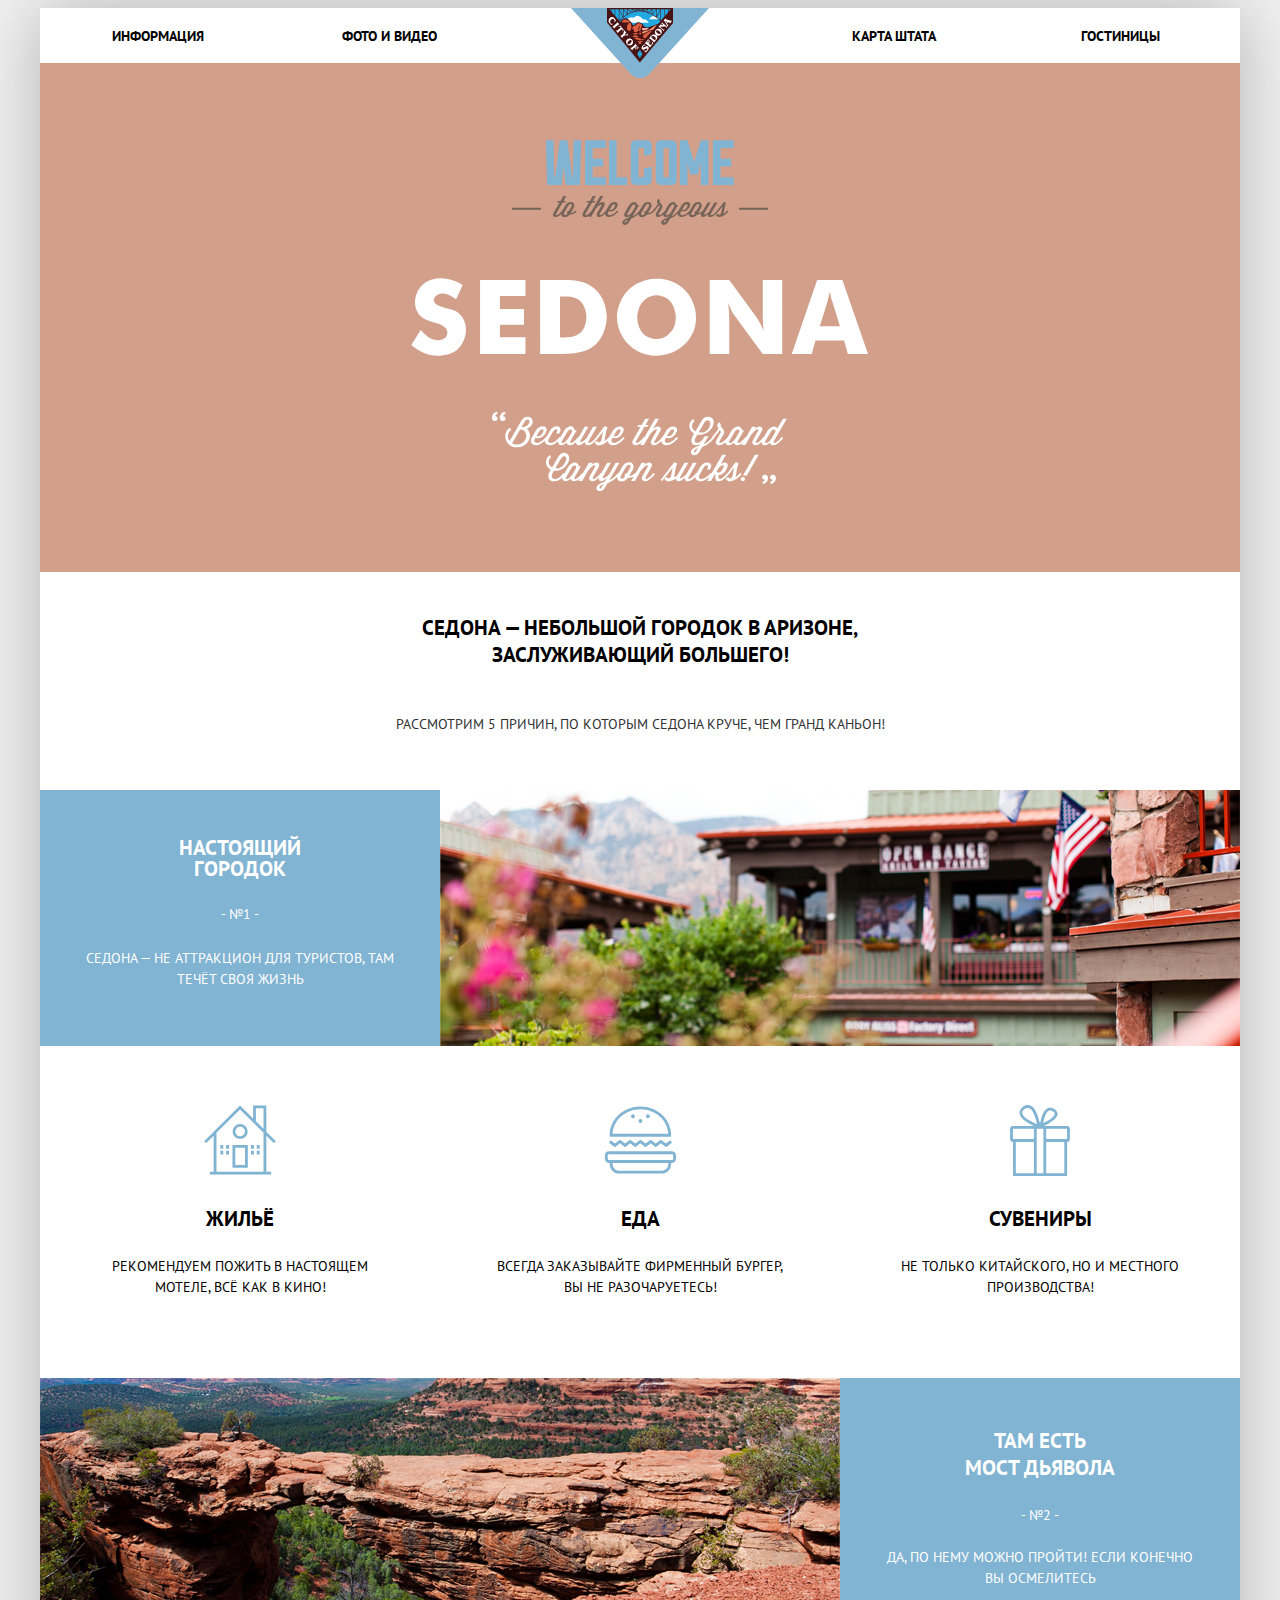
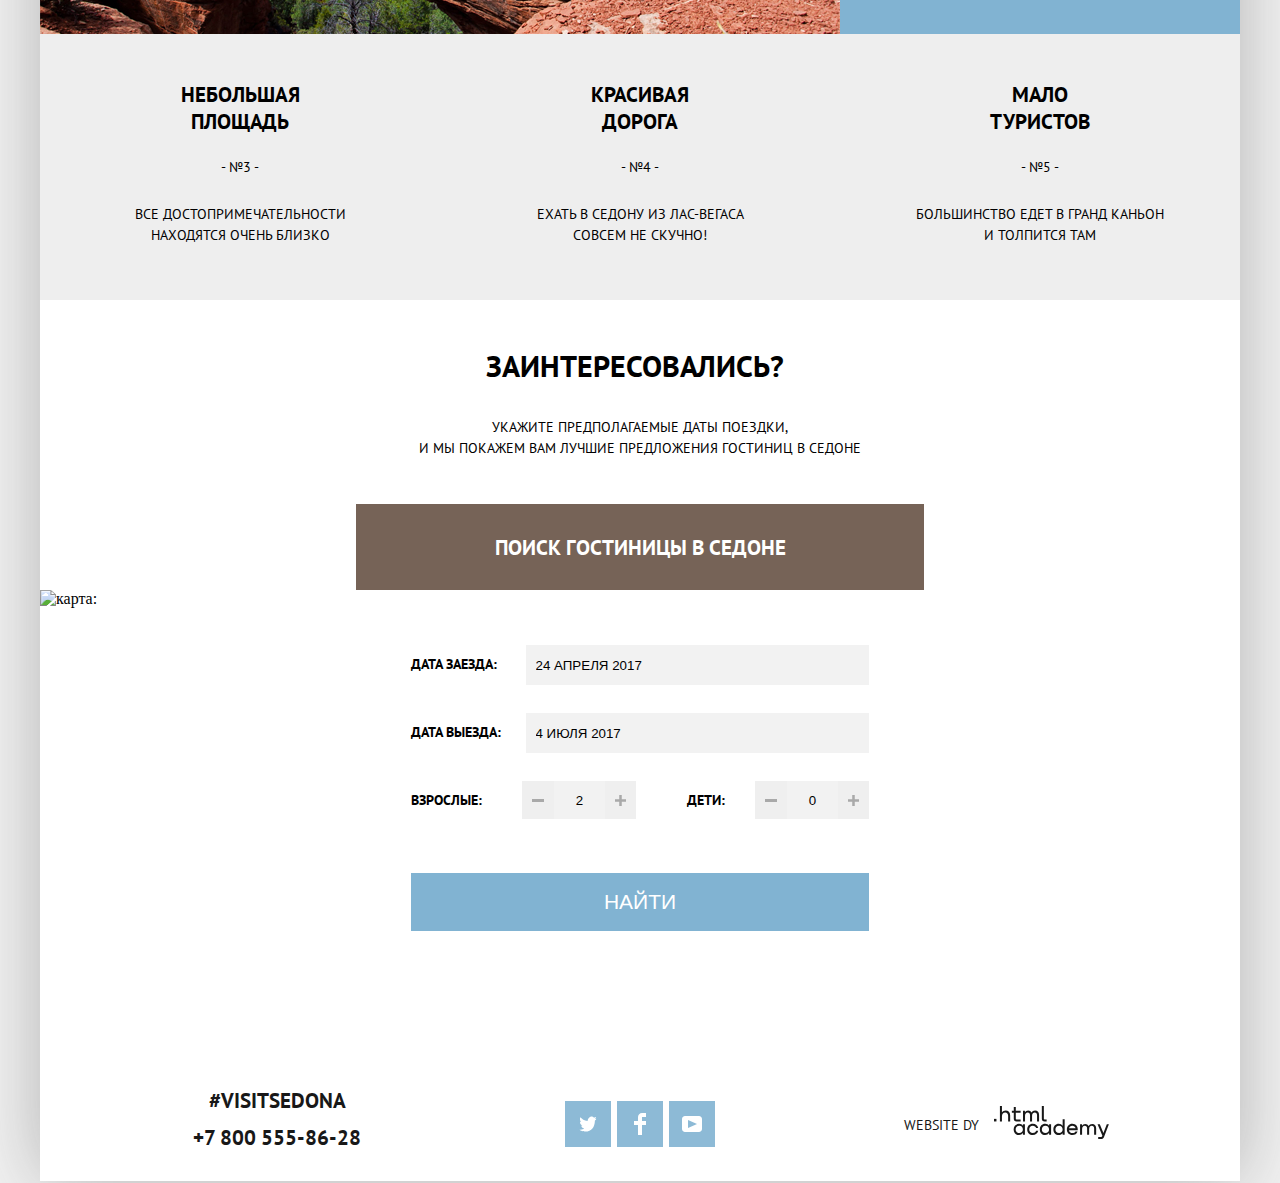
==== index.html @ 5e248e21 "пппппппппппппппппппппппппппппппппппппппппппппп" ====
<!DOCTYPE html>
<html lang="ru">

<head>
  <meta charset="utf-8">
  <title>HTML Academy: Седона</title>
  <link rel="stylesheet" href="css/style.css">
  <link rel="stylesheet" href="css/normalize.css">
  <link rel="icon" href="32.ico">
</head>

<body>
  <div class="wrapper">
    <header class="header">
      <div class="container-header">
        <nav class="header__nav">
          <ul class="header__nav-list">
            <li class="header__nav-item"><a href="#" class="navivigation_list__item-link">Информация</a>
            </li>
            <li class="header__nav-item"><a href="#" class="navivigation_list__item-link">Фото и видео</a>
            </li>
            <li class="header__nav-item"><a href="#" class="navivigation_list__item-link">карта штата</a>
            </li>
            <li class="header__nav-item"><a href="catalog.html" class="navivigation_list__item-link">Гостиницы</a>
            </li>
          </ul>
          <div class="header__logo-block">
            <a href="#">
              <svg width="138" height="70" viewBox="0 0 138 70" fill="none" xmlns="http://www.w3.org/2000/svg">
                <path d="M138 0H0L59.51 65.68C64.73 71.441 73.27 71.441 78.49 65.68L138 0Z" fill="#81B3D3" />
                <path d="M36.687 0.457L68.835 38.336L100.855 0.686L36.687 0.457Z" fill="#23A9E1" />
                <path fill-rule="evenodd" clip-rule="evenodd"
                  d="M78.4201 14.719H61.1001C60.8195 14.5918 60.4384 14.4492 60.0121 14.2896C57.8143 13.467 54.4115 12.1934 57.3471 10.252C58.8167 9.31859 59.8718 9.46836 60.869 9.60993C61.9584 9.76457 62.9787 9.90941 64.3951 8.622C66.9746 6.28128 70.6699 9.9095 71.9353 11.1519C72.1961 11.4079 72.3536 11.5626 72.3771 11.543C73.6266 10.5022 75.6307 12.3043 77.1108 13.6352C77.6302 14.1022 78.085 14.5112 78.4201 14.719ZM87.8301 11.241L77.9701 11.295C81.8661 6.795 83.6171 7.277 87.8301 11.241Z"
                  fill="white" />
                <path fill-rule="evenodd" clip-rule="evenodd"
                  d="M36 0.001H69.055L102 0V15.04L69.056 54.245L68.836 54.52L36 14.583V0.001ZM40.011 1.153V3.06L38.407 1.154L40.011 1.153ZM97.622 1.154V3.588L99.702 1.154H97.622ZM48.467 13.081L48.377 12.998L49.1963 13.9714L49.196 13.972L68.834 37.302L49.1963 13.9714C51.8513 9.42894 55.6532 8.74921 59.743 13.664C60.397 14.4815 60.7938 15.2248 61.112 15.8208C61.5626 16.6649 61.8556 17.2137 62.498 17.26C63.6367 17.3414 64.1967 16.5858 64.7536 15.8344C65.1958 15.2376 65.6362 14.6434 66.363 14.473C67.7842 14.139 68.4388 14.4977 69.0817 14.85C69.2856 14.9618 69.4884 15.0729 69.714 15.161C69.9962 15.2714 70.2599 15.3412 70.504 15.4058C71.131 15.5718 71.6286 15.7035 71.977 16.401C72.0931 16.633 72.1901 16.8652 72.2848 17.0919C72.7047 18.0974 73.0797 18.9953 74.879 19.294C77.4273 19.718 79.5817 18.7657 81.8233 17.7747C83.4303 17.0644 85.0821 16.3342 86.956 16.077L89.471 13.132C89.366 13.022 87.004 10.592 83.339 8.182C79.91 5.927 74.611 3.233 68.833 3.205C63.042 3.173 57.817 5.858 54.45 8.117C50.9069 10.4943 48.6345 12.9034 48.4757 13.0718L48.467 13.081ZM97.114 1.153H93.887V7.96L97.114 4.183V1.153ZM89.832 12.61V1.154H93.378V8.558L89.878 12.656C89.8632 12.6402 89.8478 12.6248 89.832 12.61ZM89.324 12.115V2.221L85.767 9.129C87.0081 10.0564 88.1956 11.0533 89.324 12.115ZM85.159 1.863V8.682C84.696 8.348 84.209 8.009 83.694 7.67C83.03 7.232 82.294 6.778 81.5 6.33L85.159 1.863ZM80.847 5.97V1.73L77.727 4.496C78.7921 4.9323 79.8336 5.42431 80.847 5.97ZM81.355 1.154H85.082L81.355 5.704V1.154ZM89.3 1.154H85.667L85.666 8.214L89.3 1.154ZM76.87 1.154H80.73L77.2 4.282C77.1346 4.2568 77.0681 4.23268 77.0017 4.20857C76.9573 4.19248 76.913 4.1764 76.869 4.16V1.154H76.87ZM76.361 3.974V1.571L73.261 3.087C74.3117 3.31806 75.3471 3.6143 76.361 3.974ZM72.158 1.613V2.873C71.4364 2.75191 70.7092 2.6678 69.979 2.621L72.158 1.613ZM67.64 2.616L65.392 1.574V2.869C66.128 2.746 66.878 2.659 67.64 2.616ZM61.272 1.571L64.337 3.069C63.277 3.298 62.254 3.597 61.271 3.944L61.272 1.571ZM61.578 1.154L64.882 2.771L64.883 1.154H61.578ZM68.448 2.429L65.694 1.154H68.448V2.429ZM71.938 1.154H69.057V2.488L71.938 1.154ZM72.816 1.154H76.056L72.816 2.738V1.154ZM56.895 1.155L60.405 4.265L60.764 4.13V1.155H56.895ZM56.787 1.738L59.88 4.479C58.8227 4.91873 57.7902 5.4158 56.787 5.968V1.738ZM56.115 6.346L52.475 1.866V8.756C53.6383 7.87955 54.8539 7.07473 56.115 6.346ZM48.31 2.224L51.896 9.198C50.6354 10.1717 49.4377 11.2241 48.31 12.349V2.224ZM48.332 1.154L51.966 8.224V1.154H48.332ZM56.278 5.739L52.552 1.154H56.278V5.739ZM40.52 3.664L43.747 7.497V1.154H40.52V3.664ZM44.255 1.154H47.8V12.314L44.254 8.102L44.255 1.154Z"
                  fill="#491213" />
                <path d="M66.2271 46.026L68.8371 41.806L71.4351 46.026L68.8371 50.256L66.2271 46.026Z" fill="#23A9E1" />
                <path fill-rule="evenodd" clip-rule="evenodd"
                  d="M52.8799 11.718C51.0969 12.272 49.9989 14.73 52.6229 14.839H52.6239C52.5159 13.171 52.9899 12.465 53.1359 14.491C53.5686 14.471 54.0179 14.4591 54.4746 14.4469C56.1165 14.4034 57.8554 14.3572 59.2699 13.923C58.1299 12.832 54.5749 11.19 52.8799 11.718ZM58.7929 22.985C53.1969 22.939 56.9799 14.337 58.8839 14.857C61.0739 15.553 60.8279 23.051 58.7929 22.985ZM61.3329 20.13C61.2229 22.102 62.2109 21.799 62.7559 20.175V20.174C62.7592 20.5328 62.7198 20.8944 62.6813 21.2468C62.5792 22.1831 62.4841 23.0555 63.2149 23.644C64.5389 24.713 67.0799 23.247 67.9109 22.152C66.3139 21.532 68.2589 17.765 69.4569 17.191C68.2249 19.772 66.8049 23.617 70.0249 23.617C68.3929 23.617 71.3269 16.871 71.3429 16.925C71.1568 16.3081 70.6943 16.2415 70.142 16.162C69.7329 16.1032 69.2745 16.0372 68.8429 15.735C67.2609 14.6278 66.4342 15.5809 65.6311 16.507C65.2808 16.9108 64.935 17.3095 64.5329 17.53C64.0528 17.7928 63.5826 17.9267 63.1565 18.048C62.1705 18.3288 61.4209 18.5422 61.3329 20.13ZM74.2179 30.556C70.7849 28.536 71.6539 27.033 74.4479 25.631C74.8082 25.4501 75.2795 25.1532 75.8059 24.8216C77.416 23.8072 79.5417 22.4681 80.5809 23.132L74.2179 30.556ZM70.6741 33.0045L70.6738 33.0045C68.9672 32.8993 67.1801 32.7893 65.6219 33.128C66.8289 33.43 69.7729 34.293 67.0319 35.022C68.0149 36.429 69.6099 36.339 70.6559 35.104C70.4 34.9781 70.2148 34.8349 70.0311 34.6928L70.0311 34.6928C69.9097 34.5989 69.789 34.5055 69.6489 34.418C70.7339 34.222 71.7489 33.596 71.8839 33.073C71.4881 33.0546 71.0834 33.0297 70.6741 33.0045ZM70.3729 31.499C71.2419 30.659 72.1859 30.703 73.1189 31.499H73.1179C72.6439 32.881 64.0589 32.393 62.9939 29.779C63.5183 29.8582 64.201 29.8662 64.9431 29.8748C67.0016 29.8989 69.5166 29.9282 70.3729 31.499ZM66.3449 29.348C65.8943 29.2083 65.1359 29.1189 64.3669 29.0283C62.4656 28.8041 60.499 28.5722 62.9569 27.554C64.0219 27.113 69.5499 27.617 66.3449 29.348ZM68.2569 26.318C67.7799 25.241 68.6219 23.958 69.9969 24.89C71.1959 25.703 69.4449 26.907 68.2569 26.318ZM65.4209 26.409C63.1559 27.088 60.1479 25.625 63.7909 24.889C66.0519 24.433 68.4569 25.395 65.4209 26.409Z"
                  fill="#DC6243" />
                <path
                  d="M71.7741 25.832C68.8661 22.845 76.1161 23.12 77.2841 22.069C78.1341 22.353 84.2741 16.692 85.7691 17.044C84.6951 18.304 82.3811 22.326 80.7221 22.326C79.4471 22.326 78.1571 22.136 77.1701 23.044C75.7261 24.374 73.3331 25.05 71.7741 25.832Z"
                  fill="#F49774" />
                <path
                  d="M72.727 22.18C71.135 23.036 69.629 19.644 72.378 19.974C74.204 20.194 76.054 19.82 77.798 20.121C76.547 21.608 74.742 22.427 72.727 22.18Z"
                  fill="#F4B1A4" />
                <path fill-rule="evenodd" clip-rule="evenodd"
                  d="M39.265 14.483C39.626 15.702 40.849 16.149 41.996 15.809C42.0322 15.8493 42.0548 15.9116 42.0761 15.9699L42.0761 15.9699C42.086 15.997 42.0955 16.0232 42.106 16.046C42.0063 16.0843 41.8223 16.1636 41.6022 16.2585L41.6022 16.2585L41.6022 16.2585L41.6022 16.2585L41.6022 16.2585C40.9895 16.5225 40.098 16.9066 39.973 16.861C39.756 16.4283 39.4147 16.1086 39.0713 15.7869C38.8321 15.5628 38.5919 15.3378 38.392 15.073C37.826 14.325 37.495 13.422 37.584 12.476C37.726 10.731 39.482 8.807 41.346 9.071C42.266 9.204 43.034 9.858 43.606 10.554C43.7684 10.7433 43.9097 10.9418 44.0491 11.1377C44.3456 11.5544 44.6337 11.9591 45.099 12.238C44.541 12.95 43.983 13.66 43.423 14.371C43.0925 14.2249 43.1929 13.997 43.3028 13.7479C43.3335 13.6781 43.365 13.6067 43.388 13.535C43.551 13.018 43.673 12.43 43.449 11.91C42.939 10.736 41.544 10.696 40.609 11.366C39.663 12.044 38.912 13.292 39.265 14.483ZM47.69 16.404C47.8067 16.3788 47.8954 16.4207 47.9743 16.458C48.0893 16.5123 48.1832 16.5567 48.312 16.368L46.722 14.474C46.481 14.187 46.176 13.879 46.263 14.486C46.321 14.895 42.294 18.163 42.048 18.264C41.9131 18.3197 41.8025 18.2758 41.7018 18.2359C41.5709 18.1841 41.4568 18.1388 41.328 18.327C41.5288 18.5655 41.7293 18.8042 41.9298 19.0429L41.9302 19.0433L41.9317 19.0451L41.9322 19.0457L41.933 19.0467L41.9331 19.0468L41.9333 19.0469L41.9334 19.0471L41.9335 19.0472L41.9336 19.0473L41.9337 19.0475L41.9338 19.0476L41.9342 19.0481L41.9344 19.0483L41.9345 19.0484L41.9346 19.0485L41.9347 19.0487L41.9348 19.0488C42.2068 19.3726 42.4789 19.6965 42.752 20.02C42.8035 20.0812 42.8539 20.1441 42.9044 20.2072C43.0107 20.3401 43.1176 20.4737 43.237 20.593C43.4258 20.7818 43.3899 20.3246 43.3823 20.2273L43.3823 20.2273L43.3823 20.2272C43.381 20.2112 43.3805 20.2049 43.382 20.213C43.3286 19.9168 43.6408 19.6601 43.8603 19.4796L43.8604 19.4796C43.8876 19.4572 43.9134 19.436 43.937 19.416C44.941 18.532 47.442 16.437 47.69 16.404ZM51.113 20.935C51.446 21.336 51.691 21.769 51.636 22.309C51.623 22.4367 51.5484 22.5942 51.4728 22.7539C51.3264 23.063 51.1761 23.3804 51.461 23.507L52.916 21.667C52.526 21.569 49.434 17.871 49.384 17.466L47.333 18.592C47.4029 18.8751 47.7463 18.7859 48.0761 18.7002C48.2461 18.656 48.4125 18.6128 48.536 18.622C49.074 18.66 49.462 18.985 49.804 19.369C49.6984 19.4576 49.5786 19.5584 49.4479 19.6684L49.4436 19.672L49.443 19.6724L49.443 19.6725L49.4429 19.6725C48.1852 20.7305 45.9265 22.6306 45.666 22.674C45.618 22.6816 45.5254 22.6421 45.4224 22.5982C45.2117 22.5083 44.9573 22.3999 44.952 22.637C44.949 22.7623 45.2508 23.0609 45.4522 23.2601L45.4522 23.2601L45.4523 23.2602C45.5241 23.3312 45.5831 23.3896 45.611 23.423L47.058 25.145C47.2778 25.0447 47.2349 24.9115 47.1851 24.757C47.1441 24.6297 47.0984 24.4879 47.191 24.338C47.3101 24.145 49.2457 22.512 50.4089 21.5306L50.409 21.5305L50.409 21.5305L50.4096 21.53C50.711 21.2757 50.9605 21.0653 51.113 20.935ZM64.9615 36.5156L64.9615 36.5156L64.9613 36.5154C64.7667 36.2637 64.6168 36.0697 64.539 35.977L64.326 35.724C64.319 35.714 64.141 35.869 64.166 35.848C64.1125 35.8928 64.1296 35.9795 64.1491 36.0783C64.1705 36.1867 64.1947 36.3097 64.132 36.408C63.617 37.214 60.394 39.644 60.227 39.76C60.0532 39.8807 59.871 39.8608 59.7053 39.8428C59.5277 39.8235 59.3691 39.8062 59.26 39.966C59.399 40.131 59.6153 40.4017 59.8547 40.7012L59.8547 40.7012C60.419 41.4073 61.1111 42.2734 61.22 42.291C61.4369 42.3259 61.3979 42.0542 61.368 41.8463C61.3551 41.7561 61.3439 41.678 61.356 41.642C61.4311 41.4165 62.875 40.2125 63.5418 39.6566L63.66 39.558C63.8457 39.4021 64.0394 39.7121 64.173 39.9261L64.1731 39.9261C64.1963 39.9633 64.2177 39.9976 64.237 40.026C64.449 40.341 64.544 40.676 64.43 41.045C64.4077 41.1163 64.3576 41.198 64.3061 41.2819C64.1844 41.4802 64.055 41.691 64.268 41.807C64.4388 41.6072 64.7414 41.2542 65.0454 40.8996L65.052 40.8919L65.0552 40.8882L65.0599 40.8827C65.4663 40.4087 65.8713 39.9361 65.964 39.827C66.0849 39.6869 65.828 39.7409 65.71 39.7657L65.7099 39.7657L65.7099 39.7657C65.6678 39.7745 65.6434 39.7797 65.66 39.771C65.42 39.895 65.194 39.924 64.97 39.753C64.907 39.706 64.263 39.051 64.327 38.996C64.3925 38.941 64.4614 38.8775 64.5333 38.8114C64.7685 38.595 65.0344 38.3502 65.311 38.282C65.871 38.144 66.338 39.266 66.421 39.664C66.499 40.039 66.488 40.434 66.371 40.8C66.3509 40.8631 66.3209 40.9229 66.2925 40.9797C66.208 41.1489 66.1373 41.2902 66.383 41.404L67.766 39.508C67.6756 39.5126 67.586 39.4907 67.508 39.445C66.9243 39.0551 65.6573 37.416 64.9615 36.5156ZM56.304 31.317C56.8591 30.8446 57.5532 30.5662 58.281 30.524C59.439 30.458 60.613 30.988 61.371 31.998C62.483 33.482 62.301 35.559 60.871 36.764C59.186 37.965 57.104 37.772 55.812 36.07C54.688 34.592 54.874 32.52 56.304 31.317ZM59.471 31.91C60.42 31.802 60.974 32.709 60.57 33.678C60.15 34.658 59.14 35.667 58.146 36.058C56.966 36.523 56.135 35.521 56.615 34.401C57.037 33.417 58.045 32.418 59.041 32.021C59.191 31.962 59.335 31.926 59.471 31.911V31.91ZM56.9743 27.3709C56.8815 27.3321 56.7855 27.292 56.688 27.28V27.279C55.9922 27.1958 55.2092 27.3412 54.4704 27.4784H54.4704L54.4704 27.4784C54.1876 27.5309 53.9114 27.5822 53.649 27.619C53.002 27.71 51.477 29.195 51.379 29.475C51.3685 29.5138 51.3896 29.6015 51.414 29.7024C51.4687 29.929 51.5395 30.2225 51.305 30.181C51.2258 30.1662 51.0359 29.9081 50.9093 29.7361L50.9093 29.736L50.9092 29.7359C50.8648 29.6756 50.8282 29.6259 50.807 29.601L49.19 27.681C49.3332 27.4781 49.4541 27.5471 49.5937 27.6268C49.7045 27.69 49.8271 27.76 49.982 27.706C50.2482 27.6126 51.1602 26.8353 51.5917 26.4675L51.5922 26.4671L51.5943 26.4652C51.6512 26.4168 51.6996 26.3755 51.737 26.344C52.2908 25.8782 52.7776 24.171 52.9369 23.6127C52.9622 23.5238 52.9793 23.464 52.987 23.443C53.048 23.273 53.069 22.298 53.045 22.318C53.2555 22.1443 53.4 22.3575 53.5463 22.5735C53.5904 22.6386 53.6347 22.7039 53.681 22.759L55.461 24.871C55.3288 25.0609 55.2067 25.0053 55.072 24.944C54.9427 24.8852 54.8018 24.821 54.629 24.963C54.4704 25.0939 54.0891 26.1921 53.9161 26.6903L53.877 26.803C53.9152 26.7962 53.9636 26.788 54.0199 26.7784L54.0199 26.7784C54.5524 26.6876 55.7961 26.4755 55.939 26.225C56.0064 26.1066 55.967 26.0054 55.9316 25.9146C55.8852 25.7952 55.8457 25.6938 56.065 25.595L57.512 27.307C57.3596 27.5318 57.1745 27.4545 56.9743 27.3709ZM80.927 34.049C81.051 34.47 81.121 34.914 81.067 35.354C80.997 35.92 80.431 37.252 79.656 36.873C79.1216 36.6107 78.6341 36.1625 78.1676 35.7336C77.9706 35.5525 77.7774 35.3748 77.586 35.216C78.1059 34.608 78.5639 34.081 79.4389 34.376C79.679 34.456 79.885 34.352 79.6329 34.206C79.583 34.1769 79.4791 34.1129 79.3428 34.0289C78.7617 33.6707 77.5929 32.9503 77.516 33.037C77.4364 33.1288 77.5 33.2537 77.5743 33.3995C77.6635 33.5745 77.768 33.7796 77.659 33.994C77.5442 34.2189 77.3692 34.4198 77.1989 34.6153C77.1497 34.6718 77.1008 34.7279 77.054 34.784C76.9857 34.7264 76.9107 34.6683 76.8343 34.609L76.8341 34.6089L76.8339 34.6087C76.3871 34.2624 75.8884 33.8757 76.3689 33.32C76.721 32.892 77.18 32.56 77.7299 32.45C77.8594 32.4236 78.0457 32.447 78.2374 32.471C78.5907 32.5153 78.9626 32.562 79.032 32.304C78.609 32.1 78.186 31.8971 77.763 31.6942C77.481 31.5589 77.199 31.4236 76.917 31.288C77.0093 31.7056 75.5516 33.3469 74.711 34.2935C74.5049 34.5255 74.3359 34.7157 74.236 34.836C74.2166 34.859 74.1781 34.8971 74.1317 34.943C74.001 35.0721 73.8079 35.263 73.805 35.353C73.7995 35.6048 74.1344 35.4514 74.2155 35.4142L74.2156 35.4142C74.224 35.4104 74.2297 35.4078 74.232 35.407C74.547 35.291 78.656 38.724 78.7579 38.959C78.7887 39.045 78.7582 39.1331 78.7306 39.2128C78.6998 39.3017 78.6726 39.3802 78.738 39.434C78.7376 39.4337 78.7378 39.4338 78.7384 39.4344L78.7409 39.4366C78.7623 39.4563 78.8877 39.5719 78.903 39.554C78.9454 39.5031 79.056 39.3602 79.2135 39.1569L79.2135 39.1569L79.2135 39.1568C79.9956 38.1472 81.9316 35.6478 82.392 35.518C81.875 34.7304 81.3626 33.9397 80.8549 33.146C80.5683 33.2718 80.7035 33.5544 80.8253 33.8089C80.8662 33.8945 80.9056 33.9768 80.927 34.049ZM73.2112 39.2409C73.9324 38.7948 75.773 37.6562 76.927 38.401C78.059 39.343 77.812 40.881 77.059 41.981C76.698 42.506 76.242 42.945 75.765 43.364L75.7337 43.3902C75.3835 43.6836 75.125 43.9001 75.059 44.379L72.799 42.732C72.9116 42.4365 73.1371 42.5631 73.3596 42.688C73.4414 42.7339 73.5227 42.7796 73.598 42.804C73.989 42.933 74.414 42.969 74.814 42.863C75.498 42.681 76.191 42.04 76.374 41.344C76.602 40.479 75.753 40.217 75.107 40.52C74.7959 40.6659 74.4992 40.8614 74.2065 41.0541C74.0899 41.131 73.9739 41.2073 73.858 41.28C73.205 41.687 72.437 41.995 71.7 41.611C71.052 41.275 70.611 40.621 70.611 39.885C70.611 39.088 71.064 38.39 71.598 37.835C71.7221 37.7064 71.8722 37.5799 72.0267 37.4497C72.4296 37.1102 72.8628 36.7451 72.946 36.25C73.501 36.626 74.056 37.001 74.613 37.376C74.705 37.4389 74.6888 37.46 74.6383 37.5256L74.6382 37.5257C74.6229 37.5456 74.6045 37.5695 74.585 37.6C74.5377 37.6738 74.2147 37.6375 73.9505 37.6079L73.9505 37.6079C73.8174 37.5929 73.6993 37.5796 73.639 37.583C73.043 37.619 72.443 37.88 72.139 38.42C71.789 39.042 72.276 39.714 72.951 39.395C73.0003 39.3714 73.0899 39.316 73.2112 39.2409ZM94.544 10.336C94.5089 10.352 94.4785 10.3768 94.456 10.408L93.666 11.358L92.852 12.34C92.8239 12.3741 92.7955 12.405 92.7691 12.4337L92.7691 12.4338C92.6376 12.577 92.5571 12.6646 92.827 12.807C93.37 12.535 96.345 17.575 96.079 18.299C95.609 18.543 91.589 15.016 91.481 14.783C91.4716 14.7561 91.4819 14.6911 91.4942 14.613C91.5254 14.4159 91.5699 14.1349 91.345 14.17C91.2346 14.187 91.0221 14.4988 90.8812 14.7056L90.8811 14.7057L90.8811 14.7057L90.8809 14.706C90.8317 14.7782 90.7913 14.8375 90.767 14.867L90.19 15.562C90.3208 15.7528 90.4164 15.7077 90.5353 15.6515C90.6126 15.615 90.6998 15.5738 90.813 15.59C91.0411 15.6358 91.8568 16.3229 92.1904 16.6039L92.1904 16.6039L92.1905 16.604L92.1905 16.604L92.269 16.67C92.1124 16.6757 91.8668 16.6871 91.6028 16.6994C91.0742 16.724 90.472 16.752 90.364 16.744C90.0281 16.7858 89.9869 16.6382 89.9404 16.4717C89.9058 16.3477 89.8683 16.2133 89.704 16.139L88.226 17.934L87.366 18.977C87.3618 18.982 87.3582 18.986 87.3552 18.9895C87.3476 18.9982 87.3437 19.0025 87.3442 19.0063C87.3447 19.0101 87.3494 19.0134 87.3587 19.0198C87.3674 19.0258 87.38 19.0346 87.397 19.049C87.427 19.0737 87.45 19.0937 87.4681 19.1094C87.5078 19.1439 87.5242 19.1581 87.5405 19.1581C87.552 19.158 87.5635 19.151 87.5831 19.1389C87.6138 19.1199 87.6646 19.0886 87.767 19.053C88.095 18.938 92.023 22.253 92.165 22.422C92.2767 22.5552 92.2657 22.6986 92.2556 22.8303C92.2436 22.9874 92.2328 23.128 92.433 23.215L93.601 21.797C93.6135 21.7817 93.6249 21.7699 93.6342 21.7602C93.6686 21.7244 93.6753 21.7174 93.614 21.667C93.461 21.5411 93.3828 21.5963 93.2859 21.6646C93.2074 21.72 93.1167 21.784 92.964 21.767C92.6646 21.7177 90.7464 20.1176 89.6044 19.165L89.6032 19.164L89.599 19.1604L89.5975 19.1592L89.5914 19.1541C89.4186 19.01 89.264 18.881 89.136 18.775L94.458 18.578C94.653 18.571 95.198 19.159 95.153 19.368C95.137 19.4427 95.1027 19.5055 95.0722 19.5611C95.0032 19.6871 94.9545 19.7761 95.187 19.883C95.3103 19.7346 95.4365 19.5866 95.5629 19.4383L95.563 19.4382L95.5631 19.4382L95.5631 19.4381L95.5632 19.438L95.5633 19.4379C95.7554 19.2125 95.948 18.9865 96.132 18.758L96.28 18.574C96.3376 18.5279 96.3838 18.469 96.415 18.402L96.525 18.265C96.5515 18.2347 96.5837 18.1982 96.6203 18.1568L96.6227 18.1541L96.6228 18.1539C96.9666 17.7646 97.6834 16.9528 97.587 16.869C97.447 16.7477 97.3406 16.8053 97.2264 16.8671C97.0959 16.9377 96.9553 17.0138 96.743 16.834C96.5375 16.6867 96.0501 15.8484 95.8566 15.5155L95.808 15.432C95.6545 15.1715 96.0885 14.9117 96.3479 14.7565C96.3793 14.7378 96.4081 14.7205 96.433 14.705C96.937 14.392 98.54 13.938 98.693 14.932C98.7037 15.004 98.6723 15.0803 98.6428 15.1518C98.604 15.2461 98.5686 15.3321 98.638 15.389C98.6433 15.3935 98.6513 15.402 98.6612 15.4123C98.7035 15.4564 98.7791 15.5353 98.814 15.494L100.956 12.918C100.936 12.9011 100.915 12.8799 100.893 12.8581C100.847 12.8115 100.797 12.7617 100.746 12.742C100.272 13.215 95.28 11.222 94.916 10.947C94.8397 10.9167 94.7929 10.7721 94.7472 10.6306C94.6935 10.4644 94.6412 10.3025 94.544 10.336ZM96.606 13.849C95.845 13.527 95.083 13.207 94.319 12.889L95.335 14.637C95.5236 14.4503 95.7318 14.2843 95.956 14.142H95.958C96.159 14.015 96.376 13.913 96.606 13.849ZM87.731 20.642C86.624 20.566 85.501 21.052 84.708 21.959C83.473 23.459 83.596 25.637 85.101 26.904C86.619 28.154 88.781 27.836 90.017 26.354C91.249 24.858 91.164 22.674 89.632 21.42C89.0974 20.9654 88.4319 20.6928 87.732 20.642H87.731ZM88.024 22.904C87.592 22.615 86.904 22.239 86.282 22.201C85.909 22.178 85.559 22.278 85.302 22.592C84.487 23.588 85.764 24.718 86.509 25.256C87.253 25.793 88.633 26.57 89.433 25.73C89.4394 25.7245 89.4454 25.7185 89.451 25.712C89.584 25.545 89.549 25.584 89.501 25.642C90.238 24.591 88.804 23.425 88.024 22.904ZM83.155 26.481C81.941 26.414 80.752 26.977 79.856 28.057C79.3323 28.6859 78.8099 29.3161 78.2878 29.9461L77.934 30.373C78.0574 30.5528 78.1923 30.515 78.3427 30.4729C78.4701 30.4372 78.6087 30.3984 78.761 30.486C79.044 30.649 82.814 33.798 82.876 33.971C82.9224 34.1012 82.8965 34.1856 82.8744 34.2573C82.8462 34.3491 82.8245 34.4199 82.97 34.539C83.081 34.632 85.914 31.134 86.173 30.519C86.621 29.38 86.264 28.132 85.353 27.344C85.426 27.404 85.53 27.489 85.311 27.307C84.621 26.789 83.884 26.52 83.155 26.48V26.481ZM82.368 28.098C82.2859 28.077 82.197 28.064 82.102 28.061V28.06C81.441 28.035 80.52 28.418 80.045 28.939C79.886 29.114 83.867 32.338 84.065 32.148C84.2476 31.9726 84.3214 31.9091 84.362 31.8742C84.411 31.8321 84.4117 31.8315 84.497 31.726C85.7519 30.213 83.79 28.461 82.368 28.098Z"
                  fill="white" />
              </svg>
            </a>
          </div>
        </nav>
      </div>
    </header>
    <main class="main">
      <!-- text -->
      <section class="main__bg_section">
        <h2 class="visually-hidden">секция</h2>
        <div class="main__bg_section-text">
          <img src="img/main-text-bg.svg" width="548" height="398" alt="фоновое изоброжения скал - гор">
        </div>
        <div class="triangles-block">
          <div class="triangles"></div>
        </div>
      </section>
      <!-- /text -->
<!--text description-->
      <section class="description">
        <div class="description-title-block">
          <div class="description-title-block-width">
            <h1 class="description-title">Седона — небольшой городок в Аризоне, <br> заслуживающий большего!
            </h1>
            <p class="description-descr">Рассмотрим 5 причин, по которым Седона круче, чем гранд каньон!</p>
          </div>
        </div>
        <div class="descr-block">
          <div class="descr-block-one">
            <h3 class="descr-block-title">Настоящий городок</h3>
            <p class="descr-block-number">- №1 -</p>
            <p class="descr-block-descr">Седона — не аттракцион для туристов, там течёт своя жизнь</p>
          </div>
          <div class="block-two">
            <img src="img/hotel.jpg" width="800" height="256" alt="house">
          </div>
        </div>
      </section>

<!--/text description-->
<!-- подарки и фишки  -->
      <section class="enumer-section">
        <h1 class="visually-hidden">перечисления</h1>
        <nav class="enumer-nav">
          <ul class="enumer-nav-list">
            <li class="enumer-nav-list-items">
              <img src="img/icon/house.svg" width="72" height="72" alt="house">
              <p class="enumer-items-name">Жильё</p>
              <p class="enumer-items-descr">Рекомендуем пожить в настоящем мотеле, всё как в кино!</p>
            </li>
            <li class="enumer-nav-list-items">
              <img src="img/icon/food.svg" width="72" height="72" alt="food">
              <p class="enumer-items-name">Еда</p>
              <p class="enumer-items-descr">Всегда заказывайте фирменный бургер, вы не разочаруетесь!</p>
            </li>
            <li class="enumer-nav-list-items">
              <img src="img/icon/present.svg" width="72" height="72" alt="present">
              <p class="enumer-items-name">Сувениры</p>
              <p class="enumer-items-descr">Не только китайского, но и местного
                производства!</p>
            </li>
          </ul>
        </nav>
      </section>

      <section class="enumeration-section-two">
        <div class="description-img-block-two">
          <div class="block-2-two">
            <img src="img/canyon.jpg" width="800" height="256" alt="canyon">
          </div>
          <div class="descr-block-one-two">
            <h3 class="descr-block-title">Там есть <br> Мост дьявола </h3>
            <p class="descr-block-number">- №2 -</p>
            <p class="descr-block-descr">Да, по нему можно пройти! Если конечно вы осмелитесь</p>
          </div>
        </div>
      </section>

      <section class="pros-section">
        <h1 class="visually-hidden">перечисления</h1>
        <nav class="pros-nav">
          <ul class="pros-nav-list">
            <li class="pros-nav-list-items">
              <h3 class="pros-nav-list-item-title">небольшая площадь</h3>
              <p class="pros-nav-list-item-numders">- №3 -</p>
              <p class="pros-nav-list-item-desr">все достопримечательности находятся очень близко</p>
            </li>
            <li class="pros-nav-list-items">
              <h3 class="pros-nav-list-item-title">красивая дорога</h3>
              <p class="pros-nav-list-item-numders">- №4 -</p>
              <p class="pros-nav-list-item-desr">ехать в седону из лас-вегаса совсем не скучно!</p>
            </li>
            <li class="pros-nav-list-items">
              <h3 class="pros-nav-list-item-title">мало туристов</h3>
              <p class="pros-nav-list-item-numders">- №5 -</p>
              <p class="pros-nav-list-item-desr">большинство едет в гранд каньон и толпится там </p>
            </li>
          </ul>
        </nav>
      </section>

      <section class="map-section">
        <h2 class="map-section-title">Заинтересовались? </h2>
        <p class="map-section-descr">Укажите предполагаемые даты поездки,<br> и мы покажем вам лучшие предложения
          гостиниц в седоне </p>
        <button class="map-section-btn" type="button">ПОИСК ГОСТИНИЦЫ В седоне</button>
        <div class="popup ">
          <div class="popup__body">
            <div class="popup-conteiner">
              <div class="popup__conent">
                <form action="https://echo.htmlacademy.ru/" class="popup__form">
                  <div class="popup__bata">
                    <div class="date__popup">
                      <label class="popup_label">
                        <span>Дата заезда:</span>
                        <input class="popup_label--input-text" type="text" value="24 апреля 2017">
                      </label>
                      <label class="popup_label">
                        <span>Дата выезда:</span>
                        <input class="popup_label--input-text" type="text" value="4 июля 2017">
                      </label>
                    </div>
                  </div>
                  <div class="adults__popup flex">
                    <div class="popup__block-one flex">
                      <span class="popup__block-one--text">Взрослые:</span>
                      <div class="popup__block-one-number block-one-number-one flex">
                        <button type="button" class="popup__block-one-number-munus btn-nuber">
                          <svg width="12" height="3" viewBox="0 0 12 3" xmlns="http://www.w3.org/2000/svg">
                            <rect width="12" height="3"/>
                          </svg>
                        </button>
                        <input type="number" value="2" min="1" class="popup__block-1-number-text">
                        <button type="button" class="popup__block-one-number__pluse btn-nuber">
                          <svg width="11" height="11" viewBox="0 0 11 11"
                            xmlns="http://www.w3.org/2000/svg">
                            <path fill-rule="evenodd" clip-rule="evenodd"
                              d="M4.23086 6.76932V11H6.76932V6.76932H11V4.23086H6.76932V0H4.23085V4.23086H0V6.76932H4.23086Z"/>
                          </svg>
                        </button>
                      </div>
                    </div>

                    <div class="popup__block-2">
                      <div class="flex-block-number">
                        <span class="popup__block-one--text">дети:</span>
                        <div class="block-one-number-two">
                          <button type="button" class="popup__block-one-number-munus btn-nuber">
                            <svg width="12" height="3" viewBox="0 0 12 3"
                              xmlns="http://www.w3.org/2000/svg">
                              <rect width="12" height="3" />
                            </svg>
                          </button>
                          <input type="number" value="0" min="0" class="popup__block-1-number-text">
                          <button type="button" class="popup__block-one-number__pluse btn-nuber">
                            <svg width="11" height="11" viewBox="0 0 11 11"
                              xmlns="http://www.w3.org/2000/svg">
                              <path fill-rule="evenodd" clip-rule="evenodd"
                                d="M4.23086 6.76932V11H6.76932V6.76932H11V4.23086H6.76932V0H4.23085V4.23086H0V6.76932H4.23086Z"/>
                            </svg>
                          </button>
                        </div>
                      </div>
                    </div>
                  </div>
                  <button class="popup__btn-search" name="button" type="submit">Найти</button>
                </form>
              </div>
            </div>
          </div>
        </div>
        <section class="map">
          <h2 class="visually-hidden ">карта</h2>
          <img class="img-map" width="1200" height="593" src="img/map.png" alt="карта: "США  АРИЗОНА СЕДОНА>
          <div id="map" class="map-block"></div>
        </section>
      </section>
    </main>


    <footer>
      <div class="container-footer">
        <section class="section-footer-one">
          <h2 class="visually-hidden">номер</h2>
          <p class="section-footer-one-text">#visitSEDONA</p>
          <a class="section-footer-one-text tel" href="tel:+78005558628">+7 800 555-86-28</a>
        </section>
        <section class="icon-footer-section">
          <h2 class="visually-hidden">соц сети</h2>
          <nav class="footer-nav-icon">
            <ul class="footer-nav-list-icon">
              <li class="footer-nav-list-icon-item"><a class="footer-nav-list-icon-item-link" href="#">
                  <svg width="17" height="17" viewBox="0 0 17 17" xmlns="http://www.w3.org/2000/svg">
                    <path
                      d="M10.95 1.14409C12.635 0.648089 13.934 1.41409 14.527 2.32309C15.2 2.09209 15.858 1.84209 16.538 1.61509C16.5249 2.30145 16.2117 2.94761 15.681 3.38309C16.366 3.55309 16.985 2.89209 16.985 2.89209C16.816 3.89209 15.979 4.68009 15.422 4.91609C15.191 11.6661 12.247 16.1331 5.34501 15.9981H4.89901C4.48901 15.9981 0.735007 15.5381 0.00100708 14.1111C2.27201 14.3071 3.89401 13.6891 4.69401 12.9341C3.73401 12.6341 2.01501 12.4571 1.71501 9.98409C2.06401 10.0901 2.27901 10.2121 2.90501 10.1031C1.70501 9.24709 0.374007 8.53009 0.448007 6.33009C0.733007 6.65809 1.51501 6.86609 1.78801 6.80209C1.08501 6.56109 -0.181993 3.44209 0.894007 1.85009C2.71201 3.70409 4.62901 5.45609 8.04601 5.62309C8.25401 3.33009 9.18301 1.79309 10.95 1.14409Z" />
                  </svg>
                </a></li>
              <li class="footer-nav-list-icon-item"><a class="footer-nav-list-icon-item-link" href="#">
                  <svg width="12" height="22" viewBox="0 0 12 22" xmlns="http://www.w3.org/2000/svg">
                    <path d="M12 4V0H8C5.79086 0 4 1.79086 4 4V8H0V12H4V22H8V12H12V8H8V4H12Z" />
                  </svg>
                </a></li>
              <li class="footer-nav-list-icon-item">
                <a class="footer-nav-list-icon-item-link" href="#">
                  <svg width="20" height="16" viewBox="0 0 20 16" xmlns="http://www.w3.org/2000/svg">
                    <path fill-rule="evenodd" clip-rule="evenodd"
                      d="M3 0H17C18.65 0 20 1.35 20 3V13C20 14.65 18.65 16 17 16H3C1.35 16 0 14.65 0 13V3C0 1.35 1.35 0 3 0ZM6.027 4.002V11.998L15.014 8L6.027 4.002Z" />
                  </svg>
                </a>
              </li>
            </ul>
          </nav>
        </section>
        <section class="website">
          <h2 class="visually-hidden">сайт</h2>
          <p class="website-text">website dy</p>
          <a target="_blank" href="https://htmlacademy.ru/profile/id1553247"><svg width="115" height="34"
              viewBox="0 0 115 34" xmlns="http://www.w3.org/2000/svg">
              <g clip-path="url(#clip0)">
                <path d="M0 12.8806V15.4567H2.45789V12.8806H0Z" />
                <path
                  d="M11.6466 4.52965C10.0863 4.52965 8.82534 5.23807 8.03454 6.26851H7.94905V0H5.91864V15.4566H7.94905V10.1541C7.94905 8.02886 9.27418 6.50466 11.2191 6.50466C13.0572 6.50466 14.1258 7.87858 14.1258 9.72478V15.4566H16.1563V9.35984C16.1563 6.41878 14.3396 4.52965 11.6466 4.52965Z" />
                <path
                  d="M26.6171 4.8303H21.8082V1.07349H19.7778V4.8303H17.8542V6.80531H19.7778V12.7947C19.7778 14.5121 20.7396 15.4567 22.4708 15.4567H26.6171V13.4602H22.8769C22.193 13.4602 21.8082 13.0738 21.8082 12.4083V6.80531H26.6171V4.8303Z" />
                <path
                  d="M41.1215 4.55103C39.497 4.55103 38.2576 5.34532 37.5736 6.61191H37.5095C36.8897 5.3668 35.7356 4.55103 34.154 4.55103C32.7434 4.55103 31.6746 5.30238 31.0336 6.35431H30.948V4.83011H29.0031V15.4565H31.0336V10.0038C31.0336 8.00729 32.0806 6.54752 33.6624 6.50458C35.1584 6.46164 36.0347 7.53502 36.0347 9.14507V15.4565H38.0652V9.83203C38.0652 7.44915 39.4758 6.50458 40.6941 6.50458C42.1688 6.50458 43.0452 7.53502 43.0452 9.14507V15.4565H45.0754V8.9304C45.0754 6.35431 43.6221 4.55103 41.1215 4.55103Z" />
                <path
                  d="M47.8271 12.7088C47.8271 14.4476 48.8103 15.4566 50.6269 15.4566H52.6359V13.4816H50.9261C50.2422 13.4816 49.8574 13.0952 49.8574 12.4297V0H47.8271V12.7088Z" />
                <path
                  d="M28.9048 19.7063H28.8192C28.027 18.6392 26.7425 17.8923 25.0295 17.8709C21.882 17.8282 19.6338 20.1544 19.6338 23.441C19.6338 26.749 21.9248 29.0752 25.008 29.0326C26.7637 29.0111 28.027 28.2215 28.8192 27.0903H28.9048V28.7336H30.9177V18.1697H28.9048V19.7063ZM25.3077 27.0691C23.081 27.0691 21.6679 25.4471 21.6679 23.441C21.6679 21.435 23.081 19.813 25.3077 19.813C27.4703 19.813 28.8836 21.435 28.8836 23.441C28.8836 25.4259 27.4703 27.0691 25.3077 27.0691Z" />
                <path
                  d="M44.2095 22.0111C43.717 19.6208 41.5973 17.8708 38.8139 17.8708C35.4524 17.8708 33.2042 20.3251 33.2042 23.4409C33.2042 26.5567 35.4524 29.0325 38.8139 29.0325C41.5973 29.0325 43.717 27.2397 44.2095 24.8281H42.0898C41.6617 26.1727 40.3984 27.0903 38.8354 27.0903C36.6513 27.0903 35.2381 25.447 35.2381 23.4409C35.2381 21.4349 36.6513 19.8129 38.8354 19.8129C40.4625 19.8129 41.6617 20.7733 42.0898 22.0111H44.2095Z" />
                <path
                  d="M55.0836 19.7063H54.998C54.2058 18.6392 52.921 17.8923 51.2081 17.8709C48.0607 17.8282 45.8125 20.1544 45.8125 23.441C45.8125 26.749 48.1036 29.0752 51.1866 29.0326C52.9425 29.0111 54.2058 28.2215 54.998 27.0903H55.0836V28.7336H57.0962V18.1697H55.0836V19.7063ZM51.4866 27.0691C49.2596 27.0691 47.8466 25.4471 47.8466 23.441C47.8466 21.435 49.2596 19.813 51.4866 19.813C53.6491 19.813 55.0622 21.435 55.0622 23.441C55.0622 25.4259 53.6491 27.0691 51.4866 27.0691Z" />
                <path
                  d="M68.6538 19.813H68.5682C67.776 18.6819 66.4483 17.8923 64.7568 17.871C61.6738 17.8283 59.3827 20.1545 59.3827 23.4624C59.3827 26.749 61.6309 29.0753 64.7783 29.0326C66.4483 29.0111 67.776 28.2642 68.5468 27.1972H68.6538V28.7336H70.6665V13.3679H68.6538V19.813ZM65.0568 27.0904C62.8298 27.0904 61.4168 25.4685 61.4168 23.4624C61.4168 21.4563 62.8298 19.8343 65.0568 19.8343C67.2193 19.8343 68.6324 21.4776 68.6324 23.4624C68.6324 25.4685 67.2193 27.0904 65.0568 27.0904Z" />
                <path
                  d="M78.3297 17.8708C75.0752 17.8708 72.8483 20.3678 72.8483 23.4623C72.8483 26.4714 74.9467 29.0325 78.3724 29.0325C80.8561 29.0325 82.8475 27.6879 83.5541 25.447H81.4342C80.9634 26.4502 79.8286 27.0903 78.4582 27.0903C76.5312 27.0903 75.1608 25.8098 75.0108 24.1666H83.7682C84.0464 20.6452 81.8412 17.8708 78.3297 17.8708ZM78.2868 19.8129C79.9783 19.8129 81.2416 20.8586 81.5627 22.3739H75.0538C75.3534 20.88 76.6168 19.8129 78.2868 19.8129Z" />
                <path
                  d="M98.1985 17.8921C96.5713 17.8921 95.3295 18.6817 94.6443 19.9409H94.5799C93.9591 18.703 92.8029 17.8921 91.2184 17.8921C89.8054 17.8921 88.7347 18.639 88.0924 19.6848H88.0068V18.1695H86.0583V28.7334H88.0924V23.3128C88.0924 21.328 89.1417 19.8768 90.7261 19.8341C92.2247 19.7915 93.1028 20.8585 93.1028 22.4591V28.7334H95.1368V23.1421C95.1368 20.7732 96.5499 19.8341 97.7703 19.8341C99.2477 19.8341 100.125 20.8585 100.125 22.4591V28.7334H102.16V22.2457C102.16 19.6848 100.704 17.8921 98.1985 17.8921Z" />
                <path
                  d="M109.441 27.0477L105.801 18.1697H103.553L108.392 29.7368L108.371 29.7794C108.028 30.6544 107.643 30.9745 106.701 30.9745H104.196V33.0019H106.701C108.542 33.0019 109.527 32.1696 110.212 30.3769L114.88 18.1697H112.803L109.441 27.0477Z" />
              </g>
              <defs>
                <clipPath id="clip0">
                  <rect width="115" height="33.0294" fill="white" />
                </clipPath>
              </defs>
            </svg>
          </a>
        </section>
      </div>
    </footer>
  </div>
  <script src="https://api-maps.yandex.ru/2.1/?lang=ru_RU" type="text/javascript"></script>
  <script src="js/map.js"></script>
  <script src="js/script.js"></script>
</body>

</html>
---- css/style.css ----
:root {
  --basic-black: #000000;
  --basic-white: #ffffff;
  --basic-Blue-gray-Crayola: #81B3D2;
  --basic-Flea-Reddish-brown: #766357;
}

html {
  height: 100%;
}

body {
  background: #F2F2F2;
  min-height: 100%;
  display: grid;
  grid-template-rows: min-content 1fr min-content;
}


.popup__block-1-number-text::-webkit-outer-spin-button,

.popup__block-1-number-text::-webkit-inner-spin-button {
  -webkit-appearance: none;
  margin: 0;
}
.input-prices::-webkit-outer-spin-button,
.input-prices::-webkit-inner-spin-button {
  -webkit-appearance: none;
  margin: 0;
}

/* Firefox */
.input-prices[type=number] {
  -moz-appearance: textfield;
}

.popup__block-1-number-text[type=number] {
  -moz-appearance: textfield;
}

@font-face {
	font-family: "PTSans-Bold";
  	src: url("../fonts/PTSans-Bold.woff2") format("woff2"),
         url("../fonts/PTSans-Bold.woff") format("woff");
         font-weight: 700;
    font-style: normal;
}

@font-face {
  font-family: "PTSans";
    src:url("../fonts/PTSans.woff2") format("woff2"),
        url("../fonts/PTSans.woff") format("woff");
  font-weight: 400;
  font-style: normal;
}

ul, ol {
  list-style: none;
}

a {
  text-decoration: none;
}

.wrapper {
  box-shadow: 0 0 70px #3d3d3d5b;
  background: white;
  max-width: 1200px;
  margin: 0 auto;

}

.hidden {
  visibility: hidden;
}

.modal-visibility {
  display: none;
}



.visually-hidden {
  position: absolute;
  width: 1px;
  height: 1px;
  margin: -1px;
  border: 0;
  padding: 0;
  white-space: nowrap;
  clip-path: inset(100%);
  clip: rect(0 0 0 0);
  overflow: hidden;
}

/* index */

/*header*/

.header {
  position: relative;
  background: var(--basic-white);
  font-family: 'PTSans-Bold', sans-serif;
  font-size: 14px;
  width: 100%;
  min-height: 55px;
  color: black;
}

.header__logo-block {
  position: absolute;
  top: 0; left: 50%;
  transform: translatex(-50%);
}

.container-header {
  max-width: 1056px;
  margin: 0 auto;
}

.header__nav {
  display: flex;
  min-height: 55px;
}

.header__nav-list {
  margin: 0;
  padding: 0;
  display: flex;
  align-items: center;
}


.header__nav-item {
  text-transform: uppercase;
  margin-right: 143px;
}

.header__nav-item:nth-child(2) {
  margin-right: 0;
  margin-left: -5px;
}

.header__nav-item:nth-child(3) {
  margin-left: 415px;
}

.header__nav-item:nth-child(4) {
margin-left: 2px;
}

.header__nav-item:last-child {
  margin-right: 0;
}

.navivigation_list__item-link {
  margin-top: 5px;
  color: var(--basic-black);
}
.navivigation_list__item-link:hover {
  color: var(--basic-Blue-gray-Crayola);
}

.navivigation_list__item-link:focus {
  color: var(--basic-black);
  opacity: 0.3;
}

.active_header-link {
  color: #766357;
}

/* конц header*/


/*bg section*/

.main__bg_section {
  background: url(../img/background-photo.jpg) no-repeat;
  background-color: #D2A08A;
  height: 509px;
  width: 100%;
  background-position: center;
  background-size: cover;
}

.main__bg_section-text {
  width: 1208px;
  height: 509px;
  position: relative;
}

.main__bg_section-text img {
  position: absolute;
  top: 45%; left: 49%;
  transform: translate(-50%, -50%);
}

.triangles {
  background: url(../img/triangle-rod-picture.svg) no-repeat;
  background-position: center;
  background-size: cover;
  position: absolute;
  top: 508px;
  width: 1200px;
  height: 57px;
}

.description {
  padding-top: 42px;
}

/*text description */

.description-title-block  {
  display: flex;
  justify-content: center;
}

.description-title {
  text-transform: uppercase;
  text-align: center;
  line-height: 27px;
  font-family: 'PTSans-Bold', sans-serif;
  font-size: 21px;
  margin: 0;
  padding: 0 200px;
}

.description-descr {
  font-family: 'PTSans', sans-serif;
  font-size: 14px;
  text-transform: uppercase;
  color: #333333;
  text-align: center;
  margin: 0 auto;
  max-width: 700px;
  margin-top: 47px;
  margin-bottom: 57px;
}

/* /text description */

.descr-block {
  display: grid;
  grid-template-columns: repeat(3, 1fr);
  grid-template-rows: 256px;
  color: var(--basic-white);
}

.descr-block-one {
  padding: 0 44px;
  text-align: center;
  line-height: 21px;
  background: var(--basic-Blue-gray-Crayola);
}

.block-two {
  grid-column: 2/4;
}

.block-two img {
  width: 100%;
  height: 100%;
}

.descr-block-title {
  text-transform: uppercase;
  padding: 0 60px;
  margin-top: 47px;
  margin-bottom: 25px;
  font-family: 'PTSans-Bold', sans-serif;
  font-weight: 800;
  font-size: 21px;
}

.descr-block-one-two {
  padding: 2px 40px;
  text-align: center;
  background: var(--basic-Blue-gray-Crayola);
}

.descr-block-number {
  margin-bottom: 23px;
  font-family: 'PTSans', sans-serif;
  font-size: 14px;
}

.descr-block-descr {
  line-height: 21px;
  text-transform: uppercase;
  font-family: 'PTSans', sans-serif;
  font-size: 14px;
}


.block-one-two {
  background: var(--basic-Blue-gray-Crayola);
  text-align: center;
}

.block-2-two img {
  width: 100%;
  height: 100%;
}

.enumer-section {
  padding-top: 58px;
  padding-bottom: 80px;
}

.enumer-nav-list {
  padding: 0;
  margin: 0;
  display: grid;
  grid-template-columns: repeat(3, 1fr);
  text-align: center;
  font-size: 21px;
}

.enumer-nav-list-items {
  padding: 0;
  margin: 0;
}

.enumer-items-name {
  margin-left: 0;
  margin-bottom: 0;
  margin-right: 0;
  margin-top: 23px;
  text-transform: uppercase;
  font-family: 'PTSans-Bold', sans-serif;
}

.enumer-items-descr {
  text-transform: uppercase;
  padding: 0 50px;
  margin-left: 0;
  margin-bottom: 0;
  margin-right: 0;
  margin-top: 24px;
  line-height: 21px;
  font-family: 'PTSans', sans-serif;
  font-size: 14px;
}

.description-img-block-two {
  display: grid;
  grid-template-columns: repeat(3, 1fr);
  grid-template-rows: 256px;
  color: white;
}

.block-2-two {
  grid-column: 1/3;
}


.pros-nav-list  {
  margin: 0;
  padding: 0;
  padding-top: 26px;
  padding-bottom: 40px;
  margin-left: 0;
  text-align: center;
  display: grid;
  grid-template-columns: repeat(3, 1fr);
  background: #EEEEEE;
}

.pros-nav-list-item-title{
  padding: 0 130px;
  margin-bottom: 23px;
  text-transform: uppercase;
  font-family: 'PTSans-Bold', sans-serif;
  font-size: 21px;
}

.pros-nav-list-item-numders {
  font-family: 'PTSans', sans-serif;
  font-size: 14px;
  margin-bottom: 28px;
}

.pros-nav-list-item-desr {
  text-transform: uppercase;
  line-height: 21px;
  padding: 0 71px;
  font-family: 'PTSans', sans-serif;
  font-size: 14px;
}

.map-section {
  position: relative;
}

.map-section-title {
  font-family: 'PTSans-Bold', sans-serif;
  text-transform: uppercase;
  text-align: center;
  font-size: 30px;
  line-height: 24px;
  padding: 0 300px;
  margin-top: 54px;
  margin-bottom: 4px;
  margin-left: -10px;
}


.map-section-descr {
  text-transform: uppercase;
  padding: 0 100px;
  font-family: 'PTSans', sans-serif;
  text-align: center;
  font-size: 14px;
  line-height: 21px;
  color: black;
  margin-top: 39px;
  margin-bottom: 45px;
}

.map-section-btn {
  cursor: pointer;
  display: block;
  margin: 0 auto;
  border: none;
  color: var(--basic-white);
  font-family: 'PTSans-Bold', sans-serif;
  text-transform: uppercase;
  font-size: 21px;
  background: var(--basic-Flea-Reddish-brown);
  padding: 30px 124px;
  width: 568px;
  height: 86px
}

.map-section-btn:hover {
  background: #604E43;
}



.map-section-btn:active {
  background: #503E33;
  color: #ffffff33;
}

.popup {
  position: absolute;
  left: 50%;
  transform: translateX(-50%);
  width: 568px;
  height: 395px;
  background: var(--basic-white);
  z-index: 11;
  font-size: 14px;
  font-family: 'PTSans-Bold', sans-serif;
  animation: bounce 0.5s;
}


.popup__body {
  padding: 55px;
}

.popup__bata {
  display: grid;
  grid-template-columns: repeat(4, 1fr);
}

.date__popup {
  grid-column: 1/5;
}

.popup_label {
  text-transform: uppercase;
  margin-bottom: 30px;
  position: relative;
  height: 38px;
  display: grid;
  grid-template-columns: repeat(4, 1fr);
}

.popup_label::after {
  content: '';
  display: block;
  position: absolute;
  top: 50%; right: 9px;
  transform: translateY(-50%);
  background: url('../img/icon/calendar.svg');
  width: 21px;
  height: 23px;
}

.popup_label:hover::after {
  background: url('../img/icon/calendar2.svg');
}

.popup_label:focus::after {
  background: url('../  img/icon/calendar3.svg');
}

.popup_label span {

  display: flex;
  align-items: center;
}

.popup_label .popup_label--input-text {
  grid-column: 2/5;
}

.popup_label--input-text {
  text-transform: uppercase;
  outline: none;
  background: #F2F2F2;
  padding-left: 10px;
  border: 0;
  height: 100%;
}

.popup_label--input-text:hover {
  background: #EBEBEB;
}

.popup_label--input-text:focus {
  background: transparent;
  border: 2px solid #E5E5E5;
}

.popup__btn {
  border: 0;
  padding: 14px;
}

.adults__popup {
  display: flex;
  justify-content: space-between;
}

.popup__block-one {
  display: flex;
  height: 38px;
}

.popup__block-2 {
    height: 38px;
}

.popup__block-one-number {
  display: flex;
  width: 114px;
}

.flex-block-number {
  display: inline-flex;
  justify-content: space-between;
}


.block-one-number-one {
  margin-left: 40px;
}

.block-one-number-two {
  display: flex;
  width: 114px;
  height: 38px;
  margin-left: 30px;
}

.popup__block-one-number__pluse {
  fill: #A9A9A9;
}
.popup__block-one-number-munus {
  fill: #A9A9A9;
}

.popup__block-one-number__pluse:hover {
  fill: #000000;
}
.popup__block-one-number-munus:hover {
  fill: #000000;
}

.popup__block-one-number__pluse:focus {
  fill: var(--basic-Blue-gray-Crayola);
}
.popup__block-one-number-munus:focus {
  fill: var(--basic-Blue-gray-Crayola);
}



.popup__block-one--text {
  text-transform: uppercase;
  display: flex;
  align-items: center;
}

.popup__block-1-number-text {
  cursor: default;
  border: 0;
  background: #F2F2F2;
  outline: none;
  text-align: center;
  width: 100%;
}

.btn-nuber {
  position: relative;
  cursor: pointer ;
  border: 0;
  padding: 10px;
}

.btn-nuber svg {
  display: flex;
  justify-content: center;
  align-items: center;
}

.popup__btn-search {
  text-transform: uppercase;
  margin-top: 54px;
  font-size: 21px;
  cursor: pointer;
  color: var(--basic-white);
  background: var(--basic-Blue-gray-Crayola);
  border: 0;
  width: 100%;
  height: 58px;
}

.popup__btn-search:hover {
  background: #669EC0;
}

.popup__btn-search:active {
  background: #5496BD;
  color: #ffffff4d;
}

.map {
  width: 100%;
  position: relative;
}
.img-map {
  position: absolute;
  top: 0; left: 0;
}

.map-block {
  width: 100%;
  height: 591px;
}

footer {
    position: relative;
    margin-top: -120px;
    z-index: 10;
    background-color: var(--basic-white);
    opacity: 0.9;
    height: 120px;
}

.footeer {
  margin-top: 0;
}

.container-footer {
  width: 930px;
  height: 120px;
  margin: 0 auto;
  align-items: center;
  justify-content: space-between;
  display: flex;
}

.section-footer-one {
  margin-left: 18px;
  margin-top: -4px;
}

.section-footer-one-text {
  margin: 0;
  padding: 0;
  margin-bottom: 10px;
  text-align: center;
  color: black;
  font-size: 21px;
  text-transform: uppercase;
  font-family: 'PTSans-Bold', sans-serif;
}

.icon-footer-section {
  position: absolute;
  top: 50%; left: 50%;
  transform: translate(-50%, -50%);
  margin-top: 3px;
}

.footer-nav-list-icon {
  margin: 0;
  padding: 0;
  display: flex;
}

.footer-nav-list-icon-item{
  margin-right: 6px;
}

.footer-nav-list-icon-item:last-child {
  margin-right: 0;
}

.footer-nav-list-icon-item {
  position: relative;
  display: inline-block;
  vertical-align: auto;
  width: 46px;
  height: 46px;
  background: var(--basic-Blue-gray-Crayola);
}

.footer-nav-list-icon-item:hover {
  background: #669EC0;
}

.footer-nav-list-icon-item-link {
  position: relative;
  display: inline-block;
  vertical-align: auto;
  width: 46px;
  height: 46px;
  background: var(--basic-Blue-gray-Crayola);
}

.footer-nav-list-icon-item-link svg {
  fill: var(--basic-white);
  position: absolute;
  top: 50%; left: 50%;
  transform: translate(-50%, -50%);
}

.footer-nav-list-icon-item-link:active {
  background: #5496BD;
  fill: #ffffff33;
}

.footeer .container-footer .section-footer-one {
  margin-top: -10px;
}

.footeer .container-footer .icon-footer-section {
  margin-top: 0px;
}

.footeer .container-footer .website{
  margin-top: 0px;
}



.website {
  margin-top: 8px;
  margin-right: -4px;
  display: flex;
}

.website-text {
  margin: 0;
  padding: 0;
  margin-top: 10px;
  text-transform: uppercase;
  font-family: 'PTSans', sans-serif;
  font-size: 14px;
  margin-right: 15px;
}

.website a {
  fill: var(--basic-black);
}

.website a:hover {
  fill: var(--basic-Blue-gray-Crayola);
}

.website a:active {
  fill: var(--basic-black);
  opacity: 0.3;
}

/* cotolog */

.filtr {
  background: url("../img/background.png");
  width: 100%;
  height: 217px;
}

.form-section-filters {
  display: block;
  margin: 0;
}

.form-filters-wrapper {
  padding-right: 72px;
  display: flex;
  background: url(../img/background.png) no-repeat center;
  background-color: #D2A08A;
  width: 1200px;
  min-height: 218px;
  color: var(--basic-white);
  box-sizing: border-box;
}

.fieldset-filters {
  border: 0;
}

.fieldset-filters:last-child {
  padding: 0;
  margin: 0;
}

.Infrastructure {
  margin-top: 14px;
}

.prices  {
  display: flex;
  width: 313px;
  height: 30px;
  text-transform: uppercase;
  align-items: center;
  border: 2px solid var(--basic-white);
  border-radius: 2px;
  margin-top: 15px;
}

.price-amount {
  width: 50%;
}

.vertecal-line {
  display: block;
  width: 2px;
  height: 22px;
  background: white;
}

.min-price {
  display: inline-block;
  vertical-align: auto;
  font-family: 'PTSans', sans-serif;
  font-size: 14px;
  width: 100%;
  height: 100%;
  text-align: center;
  color: var(--basic-white);
}

.max-price {
  display: inline-block;
  vertical-align: auto;
  font-family: 'PTSans', sans-serif;
  font-weight: 400;
  font-size: 14px;
  width: 100%;
  height: 100%;
  text-align: center;
  color: var(--basic-white);
}

.min-price input,
.max-price input {
  outline: none;
  font-size: 14px;
  width: 40px;
  height: 12px;
  line-height: 14px;
  margin: 0;
  border: none;
  color: var(--basic-white);
  background: transparent;
}


.wrapper-renge {
  position: relative;
  margin-top: 11px;
  margin-bottom: 24px;
}

.conteiner-range {
  position: relative;
  cursor: pointer;
	width: 100%;
	height: 20px;
}

input[type="range"]{
	appearance: none;
	width: 100%;
	outline: none;
	position: absolute;
	top: 0; bottom: 0;
	background: transparent;
	pointer-events: none;
}

.slider-tarck {
	width: 100%;
  height: 2px;
  background: #ABABAB;
	position: absolute;
	margin: auto;
	top: 0; bottom: 0;
	border-radius: 5px;
}

.bar {
  width: 80%;
  height: 100%;
  background: white;
}

.range {
  position: absolute;
  width: 5px;
  height: 5px;
  background: #ABABAB;
  border: 9px solid white;
  border-radius: 50%;
  top: -2px;
  box-shadow: 0 3px #ABABAB;
  transition: transform .4s;
}

.range:hover {
  transition: transform .4s;
  transform: scale(1.2);
}

.range1 {
  position: absolute;
  left: -3px;
}

.range2 {
  position: absolute;
  left: 80%;
}


/*чек*/


.section-checkboxes {
  min-width: 255px;
  margin-top: 27px;
  display: flex;
}

.section-checkboxes:first-child {
  margin-left: 73px;
}


.section-checkboxes:last-child {
  margin-left: auto;
}

legend {
  font-size: 16px;
  text-transform: uppercase;
  font-family: 'PTSans-Bold', sans-serif;
}

.checkbox-content {
  padding: 5px 0;
}

.checkbox {
  display: flex;
  padding-left: 20px;
  padding: 12px 0;
}

.label-text {
  height: 23px;
  display: flex;
  align-items: center;
}

.span-text {
  display: flex;
  flex-wrap: wrap;
  cursor: pointer;
  font-size: 14px;
  line-height: 21px;
  font-family: 'PTSans', sans-serif;
  text-transform: uppercase;
  margin-left: 13px;
}


.sheckbox-castum {
  display: inline-block;
  vertical-align: auto;
  width: 23px;
  height: 23px;
  border: 2px solid var(--basic-white);
  border-radius: 4px;
  position: relative;
}

.sheckbox-castum::before {
  cursor: pointer;
  content: "";
  position: absolute;
  top: 50%; left: 50%;
  transform: translate(-50%, -50%);
  display: block;
  background: url("../img/icon/checkbox.svg");
  width: 24px;
  height: 18px;
  opacity: 0;
  transition: opacity .6s ease-in-out;
}

.wi-fi:disabled {
  border: 2px solid #6A6A6A;
}

.checkbox input:checked + .sheckbox-castum::before {
  opacity: 1;
}

.checkbox input:disabled {
  border: 4px solid #6A6A6A;
}


.button-show {
  width: 100%;
  margin-left: 84px;
}

.show-button {
  cursor: pointer;
  color: var(--basic-white);
  font-size: 14px;
  text-transform: uppercase;
  font-family: 'PTSans', sans-serif;
  font-weight: 400;
  width: 137px;
  height: 36px;
  border: 2px solid var(--basic-white);
  background: transparent;
}

.show-button:hover {
  color: var(--basic-black);
  background: var(--basic-white);
}

.result {
  border-bottom: 1px solid #E5E5E5;
}

.result-conent {
  display: flex;
  justify-content: space-between;
  align-items: center;
  height: 87px;
}

.result-title {
  text-transform: uppercase;
  font-size: 21px;
  font-family: 'PTSans', sans-serif;
  margin: 0;
  margin-top: -4px;
  margin-right: 46px;
}

.answers-information-title a {
  color: var(--basic-black);
}

.answers-information-title a:focus {
  color: var(--basic-black);
  opacity: 0.3;
}

.answers-information:hover .answers-information-title a {
  color: var(--basic-Blue-gray-Crayola);
}

.result-descr {
  display: flex;
  align-items: center;
  text-transform: uppercase;
  font-size: 12px;
  font-family: 'PTSans', sans-serif;
  padding: 0;
  margin: 0;
  margin-right: 40px;
  margin-top: -7px;
}

.test-result-btn-text {
  font-size: 12px;
  font-family: 'PTSans', sans-serif;
}

.btn-text {
  display: flex;
  margin-right: 32px;
  font-family: 'PTSans', sans-serif;
}

.btn-reset-result:hover,
.btn-reset-result-text:hover {
  fill: var(--basic-black);
  color: var(--basic-Blue-gray-Crayola);
}
.btn-reset-result:focus,
.btn-reset-result-text:focus span {
  fill: var(--basic-Blue-gray-Crayola);
  color: var(--basic-black);
  border-bottom: none;
}

.btn-reset-active span {
  color: var(--basic-Blue-gray-Crayola);
  border-bottom: none;
}

.test-result-btn-text {
  display: flex;
  text-transform: uppercase;
  align-items: center;
  margin: 0;
  margin-top: -4px;
  margin-right: 34px;
}

.test-result-btn-text .test-result-btn-text-link-link {
  color: rgba(0, 0, 0, 0.300);
  border-bottom: 1px dotted var(--basic-Blue-gray-Crayola);
}

.test-result-btn-text-link-link-active {
  color: var(--basic-Blue-gray-Crayola);
  border: 0;

}

.test-result-btn-text-link-link:hover {
  color: var(--basic-Blue-gray-Crayola);
}

.test-result-btn-text-link-link:focus {
  color: #000000;
}

.result-switch--btn {
  margin: 0;
  margin-left: 9px;
  fill: #cacaca;
  cursor: pointer;
  border: 0;
  background: transparent;
}

.result-switch--btn:hover {
  fill: var(--basic-black);
}

.result-switch--btn:focus {
  fill: var(--basic-Blue-gray-Crayola);
}

.result-switch--btn-active {
  fill: var(--basic-Blue-gray-Crayola);
}

.AnnUsdug-navs-list {
  padding: 0;
  margin: 0;
}

.AnnUsdug-navs-list-item {
  min-height: 80px;
  border-bottom: 1px solid #E5E5E5;
}

.AnnUsdug-conteiner {
  display: flex;
  align-items: center;
  padding: 28px 0;
  justify-content: space-between;
  width: 1055px;
  margin: 0 auto;
  min-height: 80px;
}

.AnnUsdug-block-one {
  display: flex;
}

.AnnUsdug-img-conent {
  margin-right: 30px;
}

.AnnUsdug-info-title {
  text-transform: uppercase;
  font-family: 'PTSans-Bold', sans-serif;
  font-size: 21px;
  margin-bottom: 0;
  margin-left: 0;
  margin-right: 0;
  margin-top: -5px;
}

.AnnUsdug-info-title-link {
  text-transform: uppercase;
  color: #000000;
}

.AnnUsdug-info:hover .AnnUsdug-info-title .AnnUsdug-info-title-link {
  color: var(--basic-Blue-gray-Crayola);
}

.AnnUsdug-info:active .AnnUsdug-info-title .AnnUsdug-info-title-link {
  color: rgba(0, 0, 0, 0.300);
}

.AnnUsdug-price {
  display: flex;
  font-family: 'PTSans', sans-serif;
  font-size: 14px;
  margin-bottom: 22px;
}

/**/

.AnnUsdug-price p {
  margin: 0;
  margin-top: 10px;
  width: 117px;
}

.AnnUsdug-info-type {
  text-transform: uppercase;
  margin-right: 30px;
}

.AnnUsdug-info-prise {
  font-family: 'PTSans', sans-serif;
  text-transform: uppercase;
}

.AnnUsdug-info-link {
  text-transform: uppercase;
  padding: 4px 18px;
  background: var(--basic-Blue-gray-Crayola);
}

.AnnUsdug-info-link:hover {
  background: #669EC0;
}

.AnnUsdug-info-link:active {
  background: #5496BD;
  color: rgba(255, 255, 255, 0.300);
}

.AnnUsdug-info-block {
  color: var(--basic-white);
  font-family: 'PTSans-bold', sans-serif;
  text-transform: uppercase;
  padding: 3px 9px;
  background: #766357;
  border: 0;
}

.AnnUsdug-info-block:hover {
  background: #604E43;
}

.AnnUsdug-info-block:active {
  background: #503E33;
  color: rgba(255, 255, 255, 0.300);
}

.btn-link {
  cursor: pointer;
  font-size: 14px;
  font-family: 'PTSans-Bold', sans-serif;
  color: var(--basic-white);
}

.AnnUsdug-block-two {
  display: flex;
  height: 90px;
  flex-direction: column;
  justify-content: space-between;
}

.star-block {
  display: flex;
  justify-content: flex-end;
}

.reiting {
  font-family: 'PTSans', sans-serif;
  font-size: 14px;
  line-height: 21px;
  text-transform: uppercase;
  color: #666666;
  padding: 3px 12px;
  background: #F2F2F2;
  margin: 0;
}

.star-reiting {
  margin-top: -3px;
  margin-right: 0;
  margin-bottom: 0;
  margin-left: 4px;
}


@keyframes bounce {
  0% {
    transform: translateY(-2000px);
  }

  70% {
    transform: translateY(-30px);
  }

  90% {
    transform: translateY(-10px);
  }

  100% {
    transform: translateY(0);
  }
}
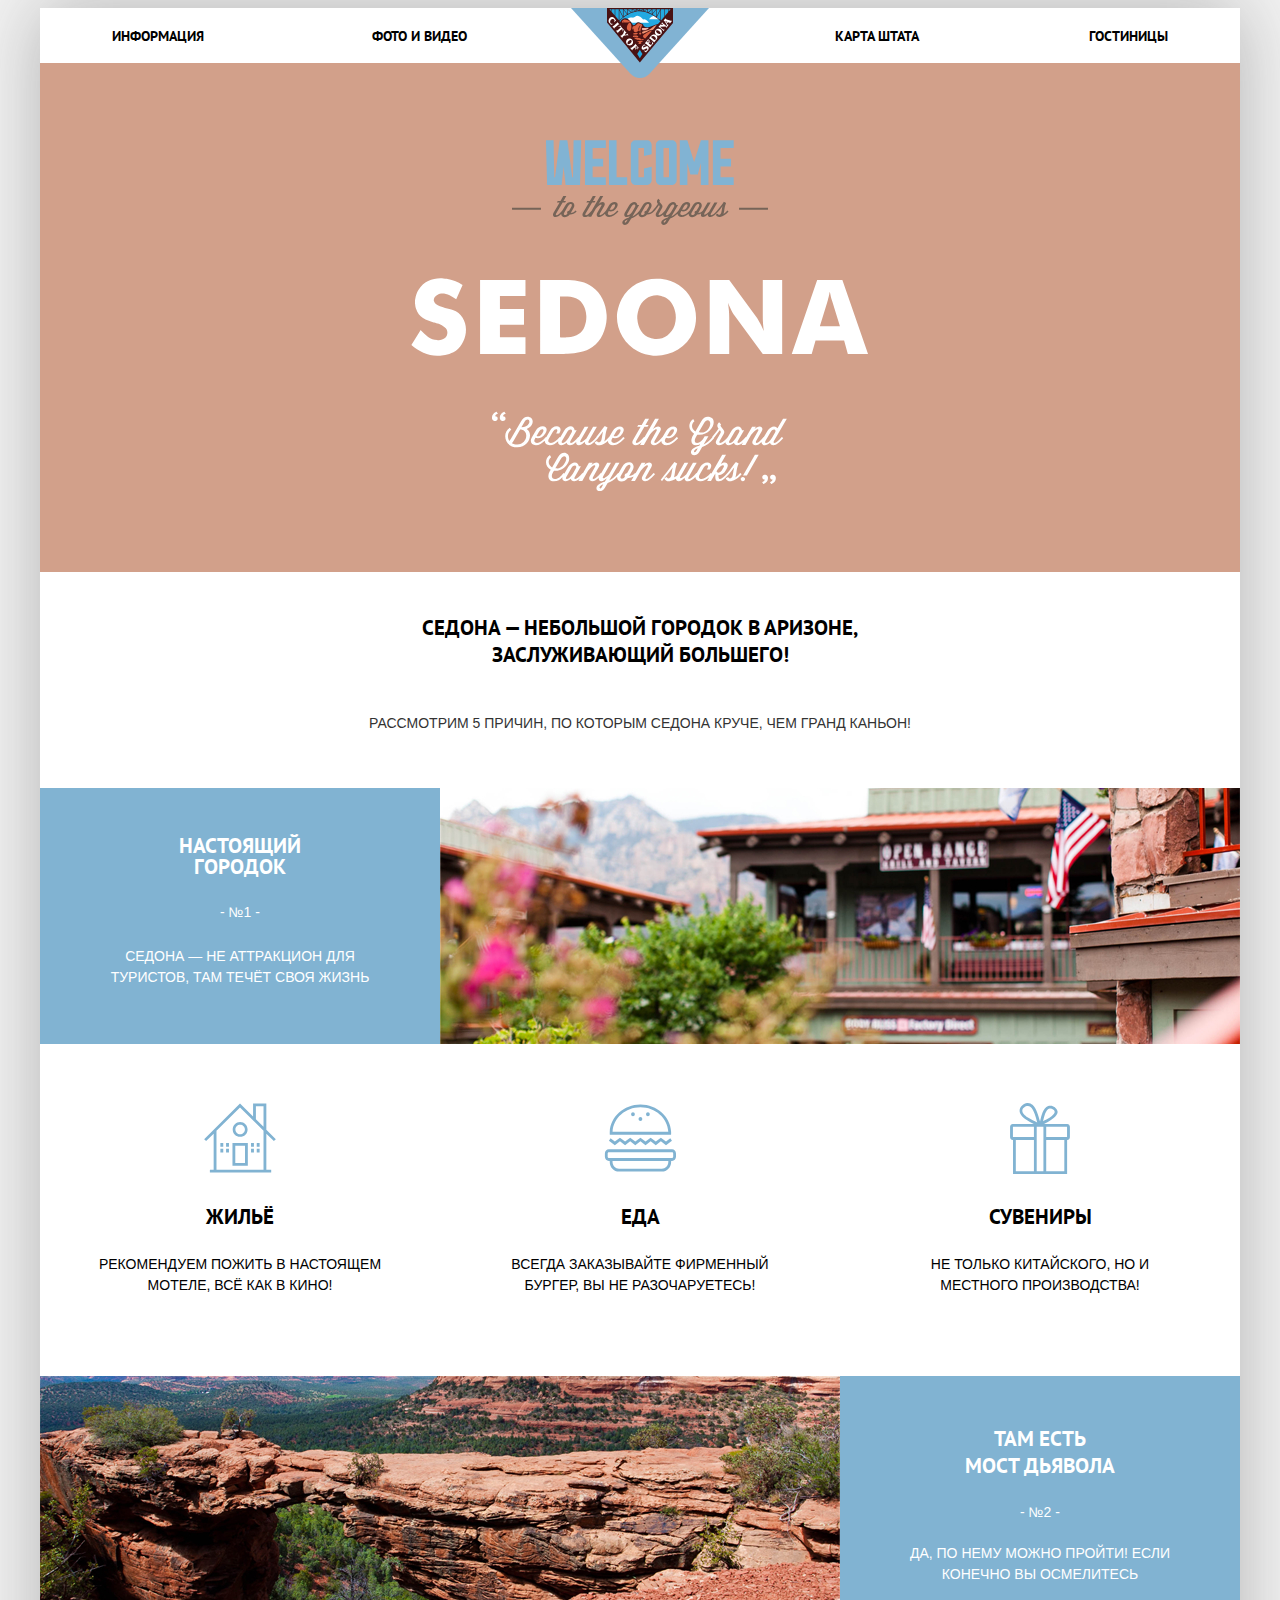
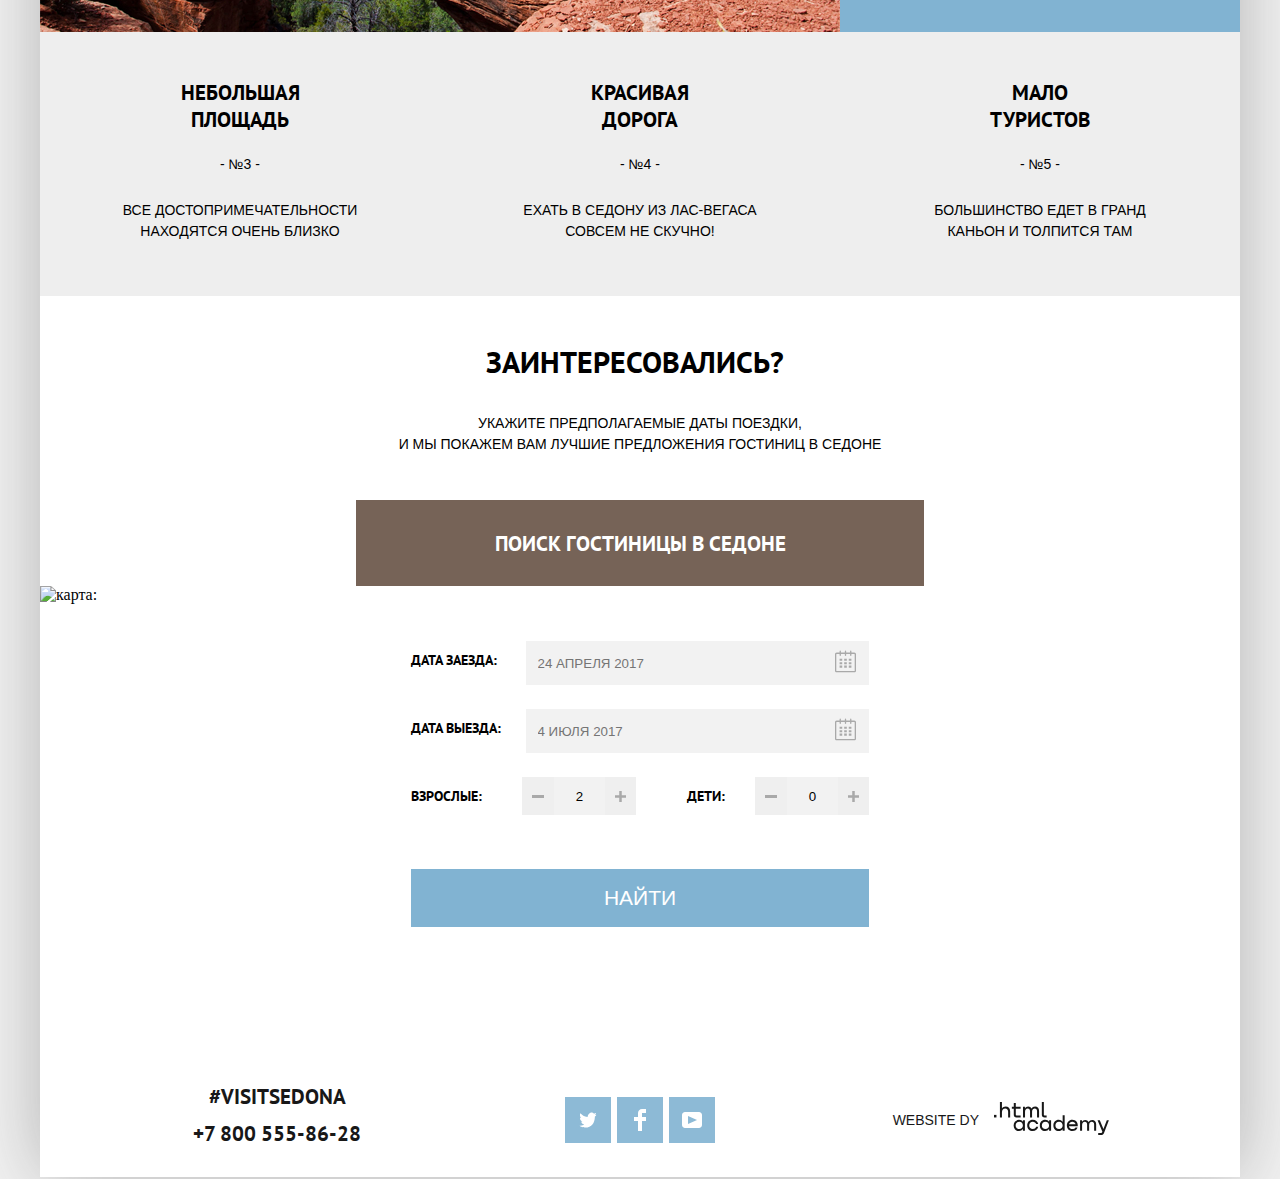
==== commit aa03324e: "js" ====
--- a/index.html
+++ b/index.html
@@ -163,11 +163,24 @@
                     <div class="date__popup">
                       <label class="popup_label">
                         <span>Дата заезда:</span>
-                        <input class="popup_label--input-text" type="text" value="24 апреля 2017">
+                        <input class="popup_label--input-text" type="text" placeholder="24 апреля 2017">
+                        <button class="popup_label--input-calendar" type="button">
+                          <svg width="21" height="23" viewBox="0 0 21 23" xmlns="http://www.w3.org/2000/svg">
+                          <path fill-rule="evenodd" clip-rule="evenodd" d="M16.406 3.02498H19.251C20.217 3.02498 21 3.84698 21 4.86198V21.164C21 22.179 20.217 23 19.251 23H1.75C0.784 23 0 22.179 0 21.164V4.86198C0 3.84698 0.784 3.02498 1.75 3.02498H4.593V1.64798C4.593 1.26698 4.887 0.958984 5.25 0.958984C5.612 0.958984 5.906 1.26698 5.906 1.64798V3.02498H9.844V1.64798C9.844 1.26698 10.138 0.958984 10.501 0.958984C10.862 0.958984 11.156 1.26698 11.156 1.64798V3.02498H15.094V1.64798C15.094 1.26698 15.387 0.958984 15.75 0.958984C16.112 0.958984 16.406 1.26698 16.406 1.64798V3.02498ZM19.5646 21.484C19.6466 21.3979 19.691 21.2828 19.688 21.164H19.689V4.86198C19.689 4.60898 19.493 4.40298 19.252 4.40298H16.407V5.78098C16.407 6.16198 16.113 6.46998 15.751 6.46998C15.388 6.46998 15.095 6.16198 15.095 5.78098V4.40298H11.157V5.78098C11.157 6.16198 10.863 6.46998 10.502 6.46998C10.139 6.46998 9.845 6.16198 9.845 5.78098V4.40298H5.907V5.78098C5.907 6.16198 5.613 6.46998 5.251 6.46998C4.888 6.46998 4.594 6.16198 4.594 5.78098V4.40298H1.75C1.50263 4.40953 1.30696 4.61458 1.312 4.86198V21.164C1.30696 21.4114 1.50263 21.6164 1.75 21.623H19.251C19.3698 21.6201 19.4826 21.5701 19.5646 21.484Z"/>
+                          <path fill-rule="evenodd" clip-rule="evenodd" d="M4.59399 9.2251H7.21899V11.2911H4.59399V9.2251ZM4.59399 12.6681H7.21899V14.7351H4.59399V12.6681ZM7.21899 16.1121H4.59399V18.1781H7.21899V16.1121ZM9.18799 16.1121H11.813V18.1781H9.18799V16.1121ZM11.813 12.6681H9.18799V14.7351H11.813V12.6681ZM9.18799 9.2251H11.813V11.2911H9.18799V9.2251ZM16.406 16.1121H13.781V18.1781H16.406V16.1121ZM13.781 12.6681H16.406V14.7351H13.781V12.6681ZM16.406 9.2251H13.781V11.2911H16.406V9.2251Z"/>
+                          </svg>
+                        </button>
                       </label>
                       <label class="popup_label">
                         <span>Дата выезда:</span>
-                        <input class="popup_label--input-text" type="text" value="4 июля 2017">
+                        <input class="popup_label--input-text" type="text" placeholder="4 июля 2017">
+                        <button class="popup_label--input-calendar" type="button">
+                          <svg width="21" height="23" viewBox="0 0 21 23" xmlns="http://www.w3.org/2000/svg">
+                          <path fill-rule="evenodd" clip-rule="evenodd" d="M16.406 3.02498H19.251C20.217 3.02498 21 3.84698 21 4.86198V21.164C21 22.179 20.217 23 19.251 23H1.75C0.784 23 0 22.179 0 21.164V4.86198C0 3.84698 0.784 3.02498 1.75 3.02498H4.593V1.64798C4.593 1.26698 4.887 0.958984 5.25 0.958984C5.612 0.958984 5.906 1.26698 5.906 1.64798V3.02498H9.844V1.64798C9.844 1.26698 10.138 0.958984 10.501 0.958984C10.862 0.958984 11.156 1.26698 11.156 1.64798V3.02498H15.094V1.64798C15.094 1.26698 15.387 0.958984 15.75 0.958984C16.112 0.958984 16.406 1.26698 16.406 1.64798V3.02498ZM19.5646 21.484C19.6466 21.3979 19.691 21.2828 19.688 21.164H19.689V4.86198C19.689 4.60898 19.493 4.40298 19.252 4.40298H16.407V5.78098C16.407 6.16198 16.113 6.46998 15.751 6.46998C15.388 6.46998 15.095 6.16198 15.095 5.78098V4.40298H11.157V5.78098C11.157 6.16198 10.863 6.46998 10.502 6.46998C10.139 6.46998 9.845 6.16198 9.845 5.78098V4.40298H5.907V5.78098C5.907 6.16198 5.613 6.46998 5.251 6.46998C4.888 6.46998 4.594 6.16198 4.594 5.78098V4.40298H1.75C1.50263 4.40953 1.30696 4.61458 1.312 4.86198V21.164C1.30696 21.4114 1.50263 21.6164 1.75 21.623H19.251C19.3698 21.6201 19.4826 21.5701 19.5646 21.484Z"/>
+                          <path fill-rule="evenodd" clip-rule="evenodd" d="M4.59399 9.2251H7.21899V11.2911H4.59399V9.2251ZM4.59399 12.6681H7.21899V14.7351H4.59399V12.6681ZM7.21899 16.1121H4.59399V18.1781H7.21899V16.1121ZM9.18799 16.1121H11.813V18.1781H9.18799V16.1121ZM11.813 12.6681H9.18799V14.7351H11.813V12.6681ZM9.18799 9.2251H11.813V11.2911H9.18799V9.2251ZM16.406 16.1121H13.781V18.1781H16.406V16.1121ZM13.781 12.6681H16.406V14.7351H13.781V12.6681ZM16.406 9.2251H13.781V11.2911H16.406V9.2251Z"/>
+                          </svg>
+                        </button>
+
                       </label>
                     </div>
                   </div>
@@ -175,7 +188,7 @@
                     <div class="popup__block-one flex">
                       <span class="popup__block-one--text">Взрослые:</span>
                       <div class="popup__block-one-number block-one-number-one flex">
-                        <button type="button" class="popup__block-one-number-munus btn-nuber">
+                        <button type="button" class="popup__block-one-number__munus btn-nuber">
                           <svg width="12" height="3" viewBox="0 0 12 3" xmlns="http://www.w3.org/2000/svg">
                             <rect width="12" height="3"/>
                           </svg>
@@ -195,10 +208,9 @@
                       <div class="flex-block-number">
                         <span class="popup__block-one--text">дети:</span>
                         <div class="block-one-number-two">
-                          <button type="button" class="popup__block-one-number-munus btn-nuber">
-                            <svg width="12" height="3" viewBox="0 0 12 3"
-                              xmlns="http://www.w3.org/2000/svg">
-                              <rect width="12" height="3" />
+                          <button type="button" class="popup__block-one-number__munus btn-nuber">
+                            <svg width="12" height="3" viewBox="0 0 12 3" xmlns="http://www.w3.org/2000/svg">
+                              <rect width="12" height="3"/>
                             </svg>
                           </button>
                           <input type="number" value="0" min="0" class="popup__block-1-number-text">
--- a/css/style.css
+++ b/css/style.css
@@ -47,7 +47,7 @@
 }
 
 @font-face {
-  font-family: "PTSans";
+  font-family: "PTSans",;
     src:url("../fonts/PTSans.woff2") format("woff2"),
         url("../fonts/PTSans.woff") format("woff");
   font-weight: 400;
@@ -100,7 +100,7 @@
 .header {
   position: relative;
   background: var(--basic-white);
-  font-family: 'PTSans-Bold', sans-serif;
+  font-family: 'PTSans-Bold', Arial, sans-serif;
   font-size: 14px;
   width: 100%;
   min-height: 55px;
@@ -124,29 +124,31 @@
 }
 
 .header__nav-list {
+  width: 100%;
   margin: 0;
   padding: 0;
   display: flex;
   align-items: center;
+  justify-content: space-between;
 }
 
 
 .header__nav-item {
   text-transform: uppercase;
-  margin-right: 143px;
+  /* margin-right: 200px; */
 }
 
 .header__nav-item:nth-child(2) {
-  margin-right: 0;
-  margin-left: -5px;
+  margin-right: 200px;
+  /* margin-left: -5px; */
 }
 
 .header__nav-item:nth-child(3) {
-  margin-left: 415px;
+  /* margin-left: 415px; */
 }
 
 .header__nav-item:nth-child(4) {
-margin-left: 2px;
+  margin-left: 2px;
 }
 
 .header__nav-item:last-child {
@@ -221,14 +223,14 @@
   text-transform: uppercase;
   text-align: center;
   line-height: 27px;
-  font-family: 'PTSans-Bold', sans-serif;
+  font-family: 'PTSans-Bold', Arial, sans-serif;
   font-size: 21px;
   margin: 0;
   padding: 0 200px;
 }
 
 .description-descr {
-  font-family: 'PTSans', sans-serif;
+  font-family: 'PTSans', Arial, sans-serif;
   font-size: 14px;
   text-transform: uppercase;
   color: #333333;
@@ -269,7 +271,7 @@
   padding: 0 60px;
   margin-top: 47px;
   margin-bottom: 25px;
-  font-family: 'PTSans-Bold', sans-serif;
+  font-family: 'PTSans-Bold', Arial, sans-serif;
   font-weight: 800;
   font-size: 21px;
 }
@@ -282,14 +284,14 @@
 
 .descr-block-number {
   margin-bottom: 23px;
-  font-family: 'PTSans', sans-serif;
+  font-family: 'PTSans', Arial, sans-serif;
   font-size: 14px;
 }
 
 .descr-block-descr {
   line-height: 21px;
   text-transform: uppercase;
-  font-family: 'PTSans', sans-serif;
+  font-family: 'PTSans', Arial, sans-serif;
   font-size: 14px;
 }
 
@@ -329,7 +331,7 @@
   margin-right: 0;
   margin-top: 23px;
   text-transform: uppercase;
-  font-family: 'PTSans-Bold', sans-serif;
+  font-family: 'PTSans-Bold', Arial, sans-serif;
 }
 
 .enumer-items-descr {
@@ -340,7 +342,7 @@
   margin-right: 0;
   margin-top: 24px;
   line-height: 21px;
-  font-family: 'PTSans', sans-serif;
+  font-family: 'PTSans', Arial, sans-serif;
   font-size: 14px;
 }
 
@@ -372,12 +374,12 @@
   padding: 0 130px;
   margin-bottom: 23px;
   text-transform: uppercase;
-  font-family: 'PTSans-Bold', sans-serif;
+  font-family: 'PTSans-Bold', Arial, sans-serif;
   font-size: 21px;
 }
 
 .pros-nav-list-item-numders {
-  font-family: 'PTSans', sans-serif;
+  font-family: 'PTSans', Arial, sans-serif;
   font-size: 14px;
   margin-bottom: 28px;
 }
@@ -386,7 +388,7 @@
   text-transform: uppercase;
   line-height: 21px;
   padding: 0 71px;
-  font-family: 'PTSans', sans-serif;
+  font-family: 'PTSans', Arial, sans-serif;
   font-size: 14px;
 }
 
@@ -395,7 +397,7 @@
 }
 
 .map-section-title {
-  font-family: 'PTSans-Bold', sans-serif;
+  font-family: 'PTSans-Bold', Arial, sans-serif;
   text-transform: uppercase;
   text-align: center;
   font-size: 30px;
@@ -410,7 +412,7 @@
 .map-section-descr {
   text-transform: uppercase;
   padding: 0 100px;
-  font-family: 'PTSans', sans-serif;
+  font-family: 'PTSans',Arial, sans-serif;
   text-align: center;
   font-size: 14px;
   line-height: 21px;
@@ -425,7 +427,7 @@
   margin: 0 auto;
   border: none;
   color: var(--basic-white);
-  font-family: 'PTSans-Bold', sans-serif;
+  font-family: 'PTSans-Bold', Arial, sans-serif;
   text-transform: uppercase;
   font-size: 21px;
   background: var(--basic-Flea-Reddish-brown);
@@ -454,7 +456,7 @@
   background: var(--basic-white);
   z-index: 11;
   font-size: 14px;
-  font-family: 'PTSans-Bold', sans-serif;
+  font-family: 'PTSans-Bold', Arial, sans-serif;
   animation: bounce 0.5s;
 }
 
@@ -481,23 +483,26 @@
   grid-template-columns: repeat(4, 1fr);
 }
 
-.popup_label::after {
-  content: '';
+.popup_label--input-calendar {
+  fill: #A9A9A9;
+  cursor: pointer;
   display: block;
   position: absolute;
-  top: 50%; right: 9px;
+  top: 50%; right: 19px;
   transform: translateY(-50%);
-  background: url('../img/icon/calendar.svg');
+  background: none;
+  outline: none;
+  border: none;
   width: 21px;
   height: 23px;
 }
 
-.popup_label:hover::after {
-  background: url('../img/icon/calendar2.svg');
-}
-
-.popup_label:focus::after {
-  background: url('../  img/icon/calendar3.svg');
+.popup_label--input-calendar:hover {
+  fill: var(--basic-black);
+}
+
+.popup_label--input-calendar:active{
+  fill: #81B3D2;
 }
 
 .popup_label span {
@@ -511,11 +516,12 @@
 }
 
 .popup_label--input-text {
+  cursor: pointer;
+  border: 2px solid #F2F2F2;
   text-transform: uppercase;
   outline: none;
   background: #F2F2F2;
   padding-left: 10px;
-  border: 0;
   height: 100%;
 }
 
@@ -572,21 +578,21 @@
 .popup__block-one-number__pluse {
   fill: #A9A9A9;
 }
-.popup__block-one-number-munus {
+.popup__block-one-number__munus {
   fill: #A9A9A9;
 }
 
 .popup__block-one-number__pluse:hover {
   fill: #000000;
 }
-.popup__block-one-number-munus:hover {
+.popup__block-one-number__munus:hover {
   fill: #000000;
 }
 
-.popup__block-one-number__pluse:focus {
+.popup__block-one-number__pluse:active {
   fill: var(--basic-Blue-gray-Crayola);
 }
-.popup__block-one-number-munus:focus {
+.popup__block-one-number__munus:active {
   fill: var(--basic-Blue-gray-Crayola);
 }
 
@@ -690,7 +696,7 @@
   color: black;
   font-size: 21px;
   text-transform: uppercase;
-  font-family: 'PTSans-Bold', sans-serif;
+  font-family: 'PTSans-Bold', Arial, sans-serif;
 }
 
 .icon-footer-section {
@@ -773,7 +779,7 @@
   padding: 0;
   margin-top: 10px;
   text-transform: uppercase;
-  font-family: 'PTSans', sans-serif;
+  font-family: 'PTSans', Arial, sans-serif;
   font-size: 14px;
   margin-right: 15px;
 }
@@ -840,6 +846,7 @@
 }
 
 .price-amount {
+  cursor: pointer;
   width: 50%;
 }
 
@@ -853,7 +860,7 @@
 .min-price {
   display: inline-block;
   vertical-align: auto;
-  font-family: 'PTSans', sans-serif;
+  font-family: 'PTSans', Arial, sans-serif;
   font-size: 14px;
   width: 100%;
   height: 100%;
@@ -864,7 +871,7 @@
 .max-price {
   display: inline-block;
   vertical-align: auto;
-  font-family: 'PTSans', sans-serif;
+  font-family: 'PTSans', Arial, sans-serif;
   font-weight: 400;
   font-size: 14px;
   width: 100%;
@@ -875,6 +882,7 @@
 
 .min-price input,
 .max-price input {
+  cursor: text;
   outline: none;
   font-size: 14px;
   width: 40px;
@@ -975,7 +983,7 @@
 legend {
   font-size: 16px;
   text-transform: uppercase;
-  font-family: 'PTSans-Bold', sans-serif;
+  font-family: 'PTSans-Bold', Arial, sans-serif;
 }
 
 .checkbox-content {
@@ -1000,7 +1008,7 @@
   cursor: pointer;
   font-size: 14px;
   line-height: 21px;
-  font-family: 'PTSans', sans-serif;
+  font-family: 'PTSans', Arial, sans-serif;
   text-transform: uppercase;
   margin-left: 13px;
 }
@@ -1030,17 +1038,23 @@
   transition: opacity .6s ease-in-out;
 }
 
-.wi-fi:disabled {
-  border: 2px solid #6A6A6A;
-}
 
 .checkbox input:checked + .sheckbox-castum::before {
   opacity: 1;
 }
 
-.checkbox input:disabled {
-  border: 4px solid #6A6A6A;
-}
+.checkbox input:disabled + .sheckbox-castum  {
+  border: 2px solid #6A6A6A;
+}
+
+
+.checkbox input:disabled:checked + .sheckbox-castum::before {
+  opacity: 1;
+  background: url("../img/icon/checkbox-dis.svg");
+  width: 24px;
+  height: 18px;
+}
+
 
 
 .button-show {
@@ -1053,7 +1067,7 @@
   color: var(--basic-white);
   font-size: 14px;
   text-transform: uppercase;
-  font-family: 'PTSans', sans-serif;
+  font-family: 'PTSans', Arial, sans-serif;
   font-weight: 400;
   width: 137px;
   height: 36px;
@@ -1080,7 +1094,7 @@
 .result-title {
   text-transform: uppercase;
   font-size: 21px;
-  font-family: 'PTSans', sans-serif;
+  font-family: 'PTSans', Arial, sans-serif;
   margin: 0;
   margin-top: -4px;
   margin-right: 46px;
@@ -1104,7 +1118,7 @@
   align-items: center;
   text-transform: uppercase;
   font-size: 12px;
-  font-family: 'PTSans', sans-serif;
+  font-family: 'PTSans', Arial, sans-serif;
   padding: 0;
   margin: 0;
   margin-right: 40px;
@@ -1113,13 +1127,13 @@
 
 .test-result-btn-text {
   font-size: 12px;
-  font-family: 'PTSans', sans-serif;
+  font-family: 'PTSans', Arial, sans-serif;
 }
 
 .btn-text {
   display: flex;
   margin-right: 32px;
-  font-family: 'PTSans', sans-serif;
+  font-family: 'PTSans', Arial, sans-serif;
 }
 
 .btn-reset-result:hover,
@@ -1218,7 +1232,7 @@
 
 .AnnUsdug-info-title {
   text-transform: uppercase;
-  font-family: 'PTSans-Bold', sans-serif;
+  font-family: 'PTSans-Bold', Arial, sans-serif;
   font-size: 21px;
   margin-bottom: 0;
   margin-left: 0;
@@ -1241,7 +1255,7 @@
 
 .AnnUsdug-price {
   display: flex;
-  font-family: 'PTSans', sans-serif;
+  font-family: 'PTSans', Arial, sans-serif;
   font-size: 14px;
   margin-bottom: 22px;
 }
@@ -1260,7 +1274,7 @@
 }
 
 .AnnUsdug-info-prise {
-  font-family: 'PTSans', sans-serif;
+  font-family: 'PTSans', Arial, sans-serif;
   text-transform: uppercase;
 }
 
@@ -1281,7 +1295,7 @@
 
 .AnnUsdug-info-block {
   color: var(--basic-white);
-  font-family: 'PTSans-bold', sans-serif;
+  font-family: 'PTSans-bold', Arial, sans-serif;
   text-transform: uppercase;
   padding: 3px 9px;
   background: #766357;
@@ -1300,7 +1314,7 @@
 .btn-link {
   cursor: pointer;
   font-size: 14px;
-  font-family: 'PTSans-Bold', sans-serif;
+  font-family: 'PTSans-Bold', Arial, sans-serif;
   color: var(--basic-white);
 }
 
@@ -1317,7 +1331,7 @@
 }
 
 .reiting {
-  font-family: 'PTSans', sans-serif;
+  font-family: 'PTSans', Arial, sans-serif;
   font-size: 14px;
   line-height: 21px;
   text-transform: uppercase;
@@ -1337,18 +1351,18 @@
 
 @keyframes bounce {
   0% {
-    transform: translateY(-2000px);
+    transform: translateY(-2000px) translateX(-50%);
   }
 
   70% {
-    transform: translateY(-30px);
+    transform: translateY(-30px) translateX(-50%);
   }
 
   90% {
-    transform: translateY(-10px);
+    transform: translateY(-10px) translateX(-50%);
   }
 
   100% {
-    transform: translateY(0);
+    transform: translateY(0) translateX(-50%);
   }
 }
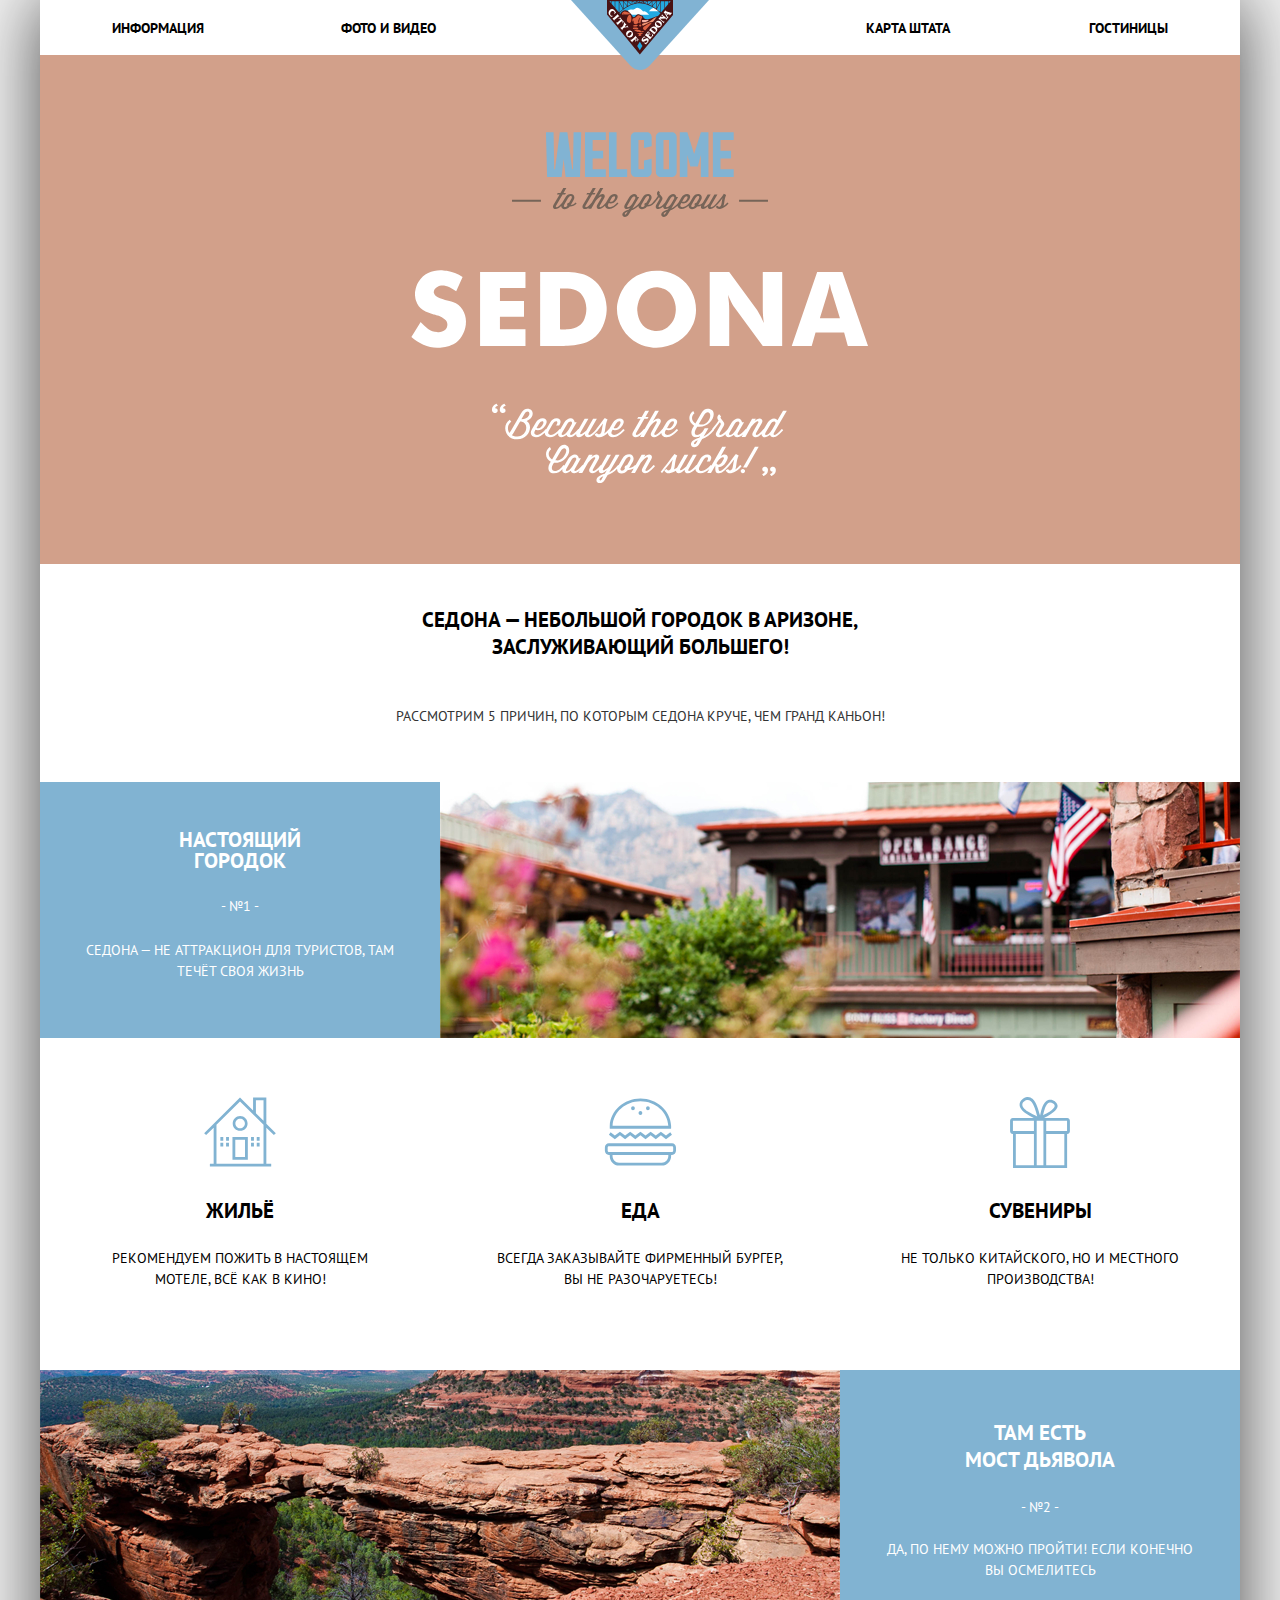
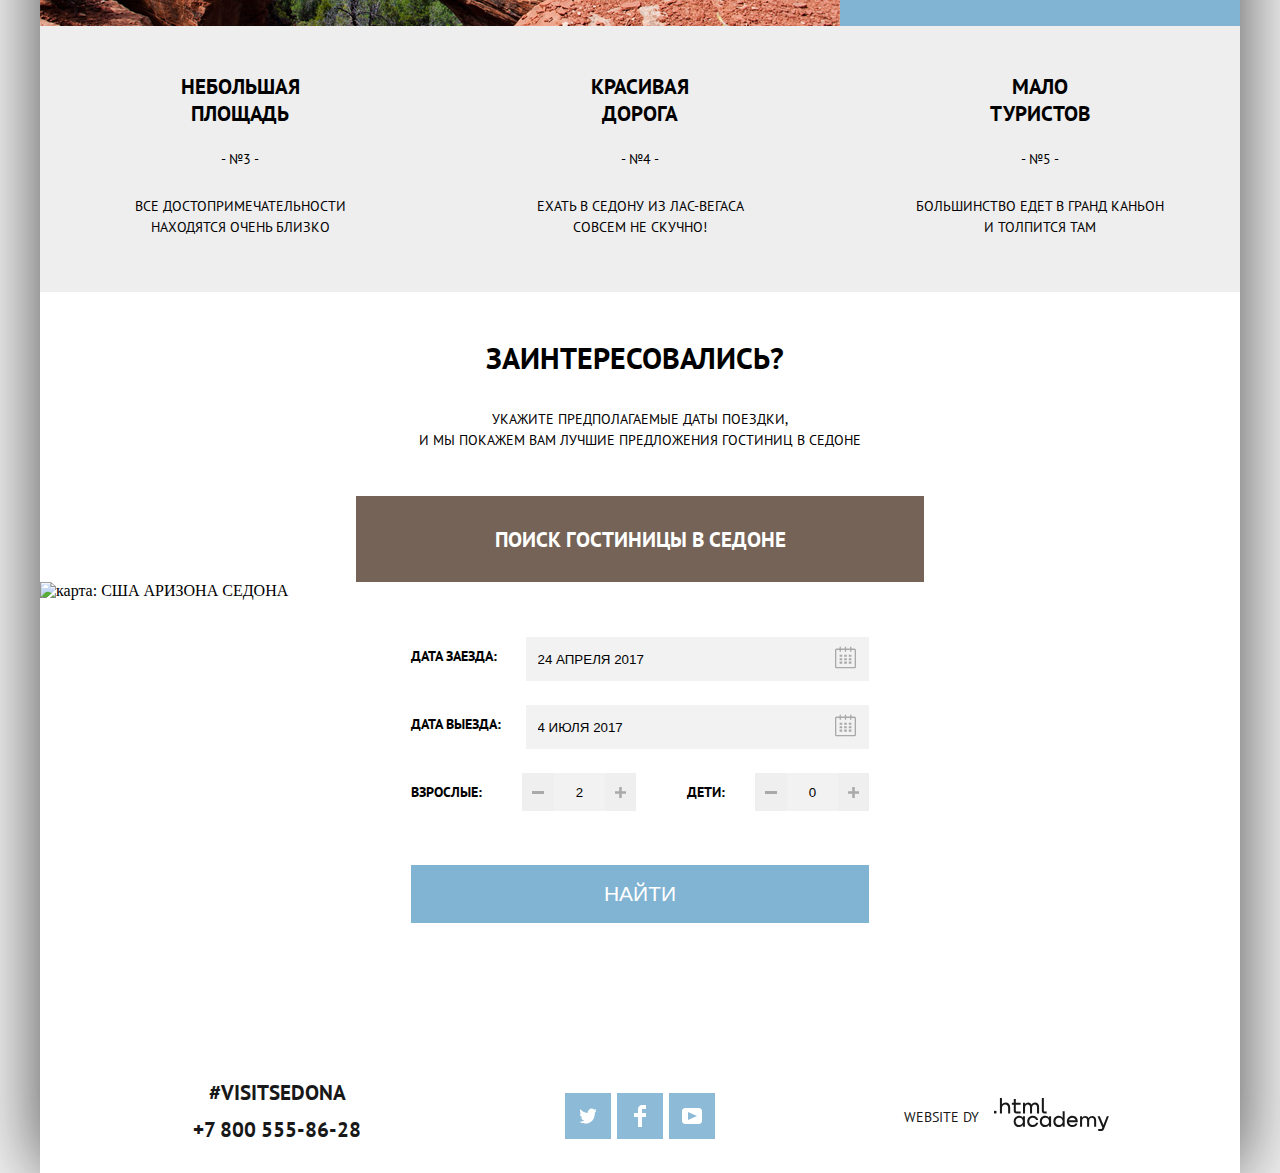
==== commit c25e996f: "2й раз" ====
--- a/index.html
+++ b/index.html
@@ -4,8 +4,8 @@
 <head>
   <meta charset="utf-8">
   <title>HTML Academy: Седона</title>
+  <link rel="stylesheet" href="css/normalize.css">
   <link rel="stylesheet" href="css/style.css">
-  <link rel="stylesheet" href="css/normalize.css">
   <link rel="icon" href="32.ico">
 </head>
 
@@ -25,7 +25,8 @@
             </li>
           </ul>
           <div class="header__logo-block">
-            <a href="#">
+            <a href="#" aria-label="ссылка на главную страницу">
+              <span class="visually-hidden">logo</span>
               <svg width="138" height="70" viewBox="0 0 138 70" fill="none" xmlns="http://www.w3.org/2000/svg">
                 <path d="M138 0H0L59.51 65.68C64.73 71.441 73.27 71.441 78.49 65.68L138 0Z" fill="#81B3D3" />
                 <path d="M36.687 0.457L68.835 38.336L100.855 0.686L36.687 0.457Z" fill="#23A9E1" />
@@ -114,6 +115,7 @@
       </section>
 
       <section class="enumeration-section-two">
+        <h1 class="visually-hidden">перечисления</h1>
         <div class="description-img-block-two">
           <div class="block-2-two">
             <img src="img/canyon.jpg" width="800" height="256" alt="canyon">
@@ -153,48 +155,52 @@
         <h2 class="map-section-title">Заинтересовались? </h2>
         <p class="map-section-descr">Укажите предполагаемые даты поездки,<br> и мы покажем вам лучшие предложения
           гостиниц в седоне </p>
-        <button class="map-section-btn" type="button">ПОИСК ГОСТИНИЦЫ В седоне</button>
-        <div class="popup ">
+        <button class="map-section-btn" aria-label="открыть и закрыть модельное окно поиска гостинец" type="button">ПОИСК ГОСТИНИЦЫ В седоне</button>
+
+        <div class="popup">
           <div class="popup__body">
             <div class="popup-conteiner">
               <div class="popup__conent">
                 <form action="https://echo.htmlacademy.ru/" class="popup__form">
                   <div class="popup__bata">
                     <div class="date__popup">
-                      <label class="popup_label">
+                      <div class="popup_label">
                         <span>Дата заезда:</span>
-                        <input class="popup_label--input-text" type="text" placeholder="24 апреля 2017">
-                        <button class="popup_label--input-calendar" type="button">
+                        <input class="popup_label--input-text" aria-label="Дата заезда" type="text" name="arrival" value="24 апреля 2017">
+                        <button class="popup_label--input-calendar" aria-label="выбрать дату заезда" name="calendar"  type="button">
+                          <span class="visually-hidden">calendar</span>
                           <svg width="21" height="23" viewBox="0 0 21 23" xmlns="http://www.w3.org/2000/svg">
                           <path fill-rule="evenodd" clip-rule="evenodd" d="M16.406 3.02498H19.251C20.217 3.02498 21 3.84698 21 4.86198V21.164C21 22.179 20.217 23 19.251 23H1.75C0.784 23 0 22.179 0 21.164V4.86198C0 3.84698 0.784 3.02498 1.75 3.02498H4.593V1.64798C4.593 1.26698 4.887 0.958984 5.25 0.958984C5.612 0.958984 5.906 1.26698 5.906 1.64798V3.02498H9.844V1.64798C9.844 1.26698 10.138 0.958984 10.501 0.958984C10.862 0.958984 11.156 1.26698 11.156 1.64798V3.02498H15.094V1.64798C15.094 1.26698 15.387 0.958984 15.75 0.958984C16.112 0.958984 16.406 1.26698 16.406 1.64798V3.02498ZM19.5646 21.484C19.6466 21.3979 19.691 21.2828 19.688 21.164H19.689V4.86198C19.689 4.60898 19.493 4.40298 19.252 4.40298H16.407V5.78098C16.407 6.16198 16.113 6.46998 15.751 6.46998C15.388 6.46998 15.095 6.16198 15.095 5.78098V4.40298H11.157V5.78098C11.157 6.16198 10.863 6.46998 10.502 6.46998C10.139 6.46998 9.845 6.16198 9.845 5.78098V4.40298H5.907V5.78098C5.907 6.16198 5.613 6.46998 5.251 6.46998C4.888 6.46998 4.594 6.16198 4.594 5.78098V4.40298H1.75C1.50263 4.40953 1.30696 4.61458 1.312 4.86198V21.164C1.30696 21.4114 1.50263 21.6164 1.75 21.623H19.251C19.3698 21.6201 19.4826 21.5701 19.5646 21.484Z"/>
                           <path fill-rule="evenodd" clip-rule="evenodd" d="M4.59399 9.2251H7.21899V11.2911H4.59399V9.2251ZM4.59399 12.6681H7.21899V14.7351H4.59399V12.6681ZM7.21899 16.1121H4.59399V18.1781H7.21899V16.1121ZM9.18799 16.1121H11.813V18.1781H9.18799V16.1121ZM11.813 12.6681H9.18799V14.7351H11.813V12.6681ZM9.18799 9.2251H11.813V11.2911H9.18799V9.2251ZM16.406 16.1121H13.781V18.1781H16.406V16.1121ZM13.781 12.6681H16.406V14.7351H13.781V12.6681ZM16.406 9.2251H13.781V11.2911H16.406V9.2251Z"/>
                           </svg>
                         </button>
-                      </label>
-                      <label class="popup_label">
+                      </div>
+                      <div class="popup_label">
                         <span>Дата выезда:</span>
-                        <input class="popup_label--input-text" type="text" placeholder="4 июля 2017">
-                        <button class="popup_label--input-calendar" type="button">
+                        <input class="popup_label--input-text" aria-label="Дата выезда" type="text" name="departure" value="4 июля 2017">
+                        <button class="popup_label--input-calendar" aria-label="выбрать дату выезда" name="calendar" type="button">
+                          <span class="visually-hidden">calendar</span>
                           <svg width="21" height="23" viewBox="0 0 21 23" xmlns="http://www.w3.org/2000/svg">
                           <path fill-rule="evenodd" clip-rule="evenodd" d="M16.406 3.02498H19.251C20.217 3.02498 21 3.84698 21 4.86198V21.164C21 22.179 20.217 23 19.251 23H1.75C0.784 23 0 22.179 0 21.164V4.86198C0 3.84698 0.784 3.02498 1.75 3.02498H4.593V1.64798C4.593 1.26698 4.887 0.958984 5.25 0.958984C5.612 0.958984 5.906 1.26698 5.906 1.64798V3.02498H9.844V1.64798C9.844 1.26698 10.138 0.958984 10.501 0.958984C10.862 0.958984 11.156 1.26698 11.156 1.64798V3.02498H15.094V1.64798C15.094 1.26698 15.387 0.958984 15.75 0.958984C16.112 0.958984 16.406 1.26698 16.406 1.64798V3.02498ZM19.5646 21.484C19.6466 21.3979 19.691 21.2828 19.688 21.164H19.689V4.86198C19.689 4.60898 19.493 4.40298 19.252 4.40298H16.407V5.78098C16.407 6.16198 16.113 6.46998 15.751 6.46998C15.388 6.46998 15.095 6.16198 15.095 5.78098V4.40298H11.157V5.78098C11.157 6.16198 10.863 6.46998 10.502 6.46998C10.139 6.46998 9.845 6.16198 9.845 5.78098V4.40298H5.907V5.78098C5.907 6.16198 5.613 6.46998 5.251 6.46998C4.888 6.46998 4.594 6.16198 4.594 5.78098V4.40298H1.75C1.50263 4.40953 1.30696 4.61458 1.312 4.86198V21.164C1.30696 21.4114 1.50263 21.6164 1.75 21.623H19.251C19.3698 21.6201 19.4826 21.5701 19.5646 21.484Z"/>
                           <path fill-rule="evenodd" clip-rule="evenodd" d="M4.59399 9.2251H7.21899V11.2911H4.59399V9.2251ZM4.59399 12.6681H7.21899V14.7351H4.59399V12.6681ZM7.21899 16.1121H4.59399V18.1781H7.21899V16.1121ZM9.18799 16.1121H11.813V18.1781H9.18799V16.1121ZM11.813 12.6681H9.18799V14.7351H11.813V12.6681ZM9.18799 9.2251H11.813V11.2911H9.18799V9.2251ZM16.406 16.1121H13.781V18.1781H16.406V16.1121ZM13.781 12.6681H16.406V14.7351H13.781V12.6681ZM16.406 9.2251H13.781V11.2911H16.406V9.2251Z"/>
                           </svg>
                         </button>
-
-                      </label>
+                      </div>
                     </div>
                   </div>
                   <div class="adults__popup flex">
                     <div class="popup__block-one flex">
                       <span class="popup__block-one--text">Взрослые:</span>
                       <div class="popup__block-one-number block-one-number-one flex">
-                        <button type="button" class="popup__block-one-number__munus btn-nuber">
+                        <button aria-label="убавка взрослых" type="button" name="minus" class="popup__block-one-number__munus btn-js-1-minus btn-nuber">
+                          <span class="visually-hidden">minus</span>
                           <svg width="12" height="3" viewBox="0 0 12 3" xmlns="http://www.w3.org/2000/svg">
                             <rect width="12" height="3"/>
                           </svg>
                         </button>
-                        <input type="number" value="2" min="1" class="popup__block-1-number-text">
-                        <button type="button" class="popup__block-one-number__pluse btn-nuber">
+                        <input type="number" name="number" aria-label="количество взрослых" value="2" min="1" class="popup__block-1-number-text text-js-1">
+                        <button type="button" aria-label="приьавка взрослых" name="plus" class="popup__block-one-number__pluse btn-js-1-plus btn-nuber">
+                          <span class="visually-hidden">plus</span>
                           <svg width="11" height="11" viewBox="0 0 11 11"
                             xmlns="http://www.w3.org/2000/svg">
                             <path fill-rule="evenodd" clip-rule="evenodd"
@@ -208,13 +214,15 @@
                       <div class="flex-block-number">
                         <span class="popup__block-one--text">дети:</span>
                         <div class="block-one-number-two">
-                          <button type="button" class="popup__block-one-number__munus btn-nuber">
+                          <button type="button" name="minus1" aria-label="убавка дитей" class="popup__block-one-number__munus btn-js-2-minus btn-nuber">
+                            <span class="visually-hidden">minus1</span>
                             <svg width="12" height="3" viewBox="0 0 12 3" xmlns="http://www.w3.org/2000/svg">
                               <rect width="12" height="3"/>
                             </svg>
                           </button>
-                          <input type="number" value="0" min="0" class="popup__block-1-number-text">
-                          <button type="button" class="popup__block-one-number__pluse btn-nuber">
+                          <input type="number" name="number1" aria-label="количество дитей"  value="0" min="0" class="popup__block-1-number-text text-js-2">
+                          <button type="button" name="plus1" aria-label="прибавка дитей"  class="popup__block-one-number__pluse btn-js-2-plus btn-nuber">
+                            <span class="visually-hidden">plus1</span>
                             <svg width="11" height="11" viewBox="0 0 11 11"
                               xmlns="http://www.w3.org/2000/svg">
                               <path fill-rule="evenodd" clip-rule="evenodd"
@@ -225,7 +233,7 @@
                       </div>
                     </div>
                   </div>
-                  <button class="popup__btn-search" name="button" type="submit">Найти</button>
+                  <button class="popup__btn-search" aria-label="искать Гостиницы по выброным котегорием "  type="submit">Найти</button>
                 </form>
               </div>
             </div>
@@ -233,7 +241,7 @@
         </div>
         <section class="map">
           <h2 class="visually-hidden ">карта</h2>
-          <img class="img-map" width="1200" height="593" src="img/map.png" alt="карта: "США  АРИЗОНА СЕДОНА>
+          <img class="img-map" width="1200" height="593" src="img/map.png" alt="карта: США  АРИЗОНА СЕДОНА">
           <div id="map" class="map-block"></div>
         </section>
       </section>
@@ -243,27 +251,29 @@
     <footer>
       <div class="container-footer">
         <section class="section-footer-one">
-          <h2 class="visually-hidden">номер</h2>
-          <p class="section-footer-one-text">#visitSEDONA</p>
-          <a class="section-footer-one-text tel" href="tel:+78005558628">+7 800 555-86-28</a>
+          <h2 class="visually-hidden">.номер</h2>
+          <p class="section-footer-one-text" >#visitSEDONA</p>
+          <a class="section-footer-one-text tel" aria-label="номер телефона" href="tel:+78005558628">+7 800 555-86-28</a>
         </section>
         <section class="icon-footer-section">
           <h2 class="visually-hidden">соц сети</h2>
           <nav class="footer-nav-icon">
             <ul class="footer-nav-list-icon">
-              <li class="footer-nav-list-icon-item"><a class="footer-nav-list-icon-item-link" href="#">
+              <li class="footer-nav-list-icon-item">
+                <a class="footer-nav-list-icon-item-link" href="#" aria-label="твиттер">
                   <svg width="17" height="17" viewBox="0 0 17 17" xmlns="http://www.w3.org/2000/svg">
                     <path
                       d="M10.95 1.14409C12.635 0.648089 13.934 1.41409 14.527 2.32309C15.2 2.09209 15.858 1.84209 16.538 1.61509C16.5249 2.30145 16.2117 2.94761 15.681 3.38309C16.366 3.55309 16.985 2.89209 16.985 2.89209C16.816 3.89209 15.979 4.68009 15.422 4.91609C15.191 11.6661 12.247 16.1331 5.34501 15.9981H4.89901C4.48901 15.9981 0.735007 15.5381 0.00100708 14.1111C2.27201 14.3071 3.89401 13.6891 4.69401 12.9341C3.73401 12.6341 2.01501 12.4571 1.71501 9.98409C2.06401 10.0901 2.27901 10.2121 2.90501 10.1031C1.70501 9.24709 0.374007 8.53009 0.448007 6.33009C0.733007 6.65809 1.51501 6.86609 1.78801 6.80209C1.08501 6.56109 -0.181993 3.44209 0.894007 1.85009C2.71201 3.70409 4.62901 5.45609 8.04601 5.62309C8.25401 3.33009 9.18301 1.79309 10.95 1.14409Z" />
                   </svg>
                 </a></li>
-              <li class="footer-nav-list-icon-item"><a class="footer-nav-list-icon-item-link" href="#">
+              <li class="footer-nav-list-icon-item">
+                <a class="footer-nav-list-icon-item-link" href="#" aria-label="фэйсбук">
                   <svg width="12" height="22" viewBox="0 0 12 22" xmlns="http://www.w3.org/2000/svg">
                     <path d="M12 4V0H8C5.79086 0 4 1.79086 4 4V8H0V12H4V22H8V12H12V8H8V4H12Z" />
                   </svg>
                 </a></li>
               <li class="footer-nav-list-icon-item">
-                <a class="footer-nav-list-icon-item-link" href="#">
+                <a class="footer-nav-list-icon-item-link" href="#" aria-label="ютуб">
                   <svg width="20" height="16" viewBox="0 0 20 16" xmlns="http://www.w3.org/2000/svg">
                     <path fill-rule="evenodd" clip-rule="evenodd"
                       d="M3 0H17C18.65 0 20 1.35 20 3V13C20 14.65 18.65 16 17 16H3C1.35 16 0 14.65 0 13V3C0 1.35 1.35 0 3 0ZM6.027 4.002V11.998L15.014 8L6.027 4.002Z" />
@@ -276,7 +286,7 @@
         <section class="website">
           <h2 class="visually-hidden">сайт</h2>
           <p class="website-text">website dy</p>
-          <a target="_blank" href="https://htmlacademy.ru/profile/id1553247"><svg width="115" height="34"
+          <a target="_blank" aria-label="штмл академи" href="https://htmlacademy.ru/intensive/htmlcss"><svg width="115" height="34"
               viewBox="0 0 115 34" xmlns="http://www.w3.org/2000/svg">
               <g clip-path="url(#clip0)">
                 <path d="M0 12.8806V15.4567H2.45789V12.8806H0Z" />
@@ -314,9 +324,9 @@
       </div>
     </footer>
   </div>
-  <script src="https://api-maps.yandex.ru/2.1/?lang=ru_RU" type="text/javascript"></script>
-  <script src="js/map.js"></script>
-  <script src="js/script.js"></script>
+  <script src="https://api-maps.yandex.ru/2.1/?lang=ru_RU"></script>
+  <script src="js/map.min.js"></script>
+  <script src="js/sript.min.js"></script>
 </body>
 
 </html>
--- a/css/style.css
+++ b/css/style.css
@@ -5,15 +5,10 @@
   --basic-Flea-Reddish-brown: #766357;
 }
 
-html {
-  height: 100%;
-}
-
 body {
+  margin: 0;
+  padding: 0;
   background: #F2F2F2;
-  min-height: 100%;
-  display: grid;
-  grid-template-rows: min-content 1fr min-content;
 }
 
 
@@ -47,7 +42,7 @@
 }
 
 @font-face {
-  font-family: "PTSans",;
+  font-family: "PTSans";
     src:url("../fonts/PTSans.woff2") format("woff2"),
         url("../fonts/PTSans.woff") format("woff");
   font-weight: 400;
@@ -63,11 +58,11 @@
 }
 
 .wrapper {
-  box-shadow: 0 0 70px #3d3d3d5b;
+  box-shadow: 0 0 70px rgb(73, 73, 73);
+  overflow: hidden;
   background: white;
   max-width: 1200px;
   margin: 0 auto;
-
 }
 
 .hidden {
@@ -77,8 +72,6 @@
 .modal-visibility {
   display: none;
 }
-
-
 
 .visually-hidden {
   position: absolute;
@@ -139,12 +132,12 @@
 }
 
 .header__nav-item:nth-child(2) {
-  margin-right: 200px;
+  margin-right: 343px;
   /* margin-left: -5px; */
 }
 
 .header__nav-item:nth-child(3) {
-  /* margin-left: 415px; */
+  margin-left: -50px;
 }
 
 .header__nav-item:nth-child(4) {
@@ -908,16 +901,6 @@
 	height: 20px;
 }
 
-input[type="range"]{
-	appearance: none;
-	width: 100%;
-	outline: none;
-	position: absolute;
-	top: 0; bottom: 0;
-	background: transparent;
-	pointer-events: none;
-}
-
 .slider-tarck {
 	width: 100%;
   height: 2px;
@@ -986,6 +969,31 @@
   font-family: 'PTSans-Bold', Arial, sans-serif;
 }
 
+.filters-list {
+  margin: 0;
+
+}
+
+.filters-item label {
+  position: relative;
+  cursor: pointer;
+  user-select: none;
+  display: block;
+  font-size: 14px;
+  line-height: 21px;
+  font-family: 'PTSans', Arial, sans-serif;
+  text-transform: uppercase;
+}
+
+.filters-item {
+  margin-bottom: 25px;
+}
+
+.filter-input-checkbox:focus + label::before {
+  box-shadow: 0 0 2px 2px #000000;
+}
+
+
 .checkbox-content {
   padding: 5px 0;
 }
@@ -1003,16 +1011,16 @@
 }
 
 .span-text {
-  display: flex;
-  flex-wrap: wrap;
+  position: relative;
+  display: block;
   cursor: pointer;
+  user-select: none;
   font-size: 14px;
   line-height: 21px;
   font-family: 'PTSans', Arial, sans-serif;
   text-transform: uppercase;
   margin-left: 13px;
 }
-
 
 .sheckbox-castum {
   display: inline-block;
@@ -1038,15 +1046,17 @@
   transition: opacity .6s ease-in-out;
 }
 
-
 .checkbox input:checked + .sheckbox-castum::before {
   opacity: 1;
 }
 
+.checkbox input:focus + .sheckbox-castum {
+  box-shadow: 0 0 2px 2px #51a7e8;
+}
+
 .checkbox input:disabled + .sheckbox-castum  {
   border: 2px solid #6A6A6A;
 }
-
 
 .checkbox input:disabled:checked + .sheckbox-castum::before {
   opacity: 1;
@@ -1054,8 +1064,6 @@
   width: 24px;
   height: 18px;
 }
-
-
 
 .button-show {
   width: 100%;
@@ -1280,7 +1288,7 @@
 
 .AnnUsdug-info-link {
   text-transform: uppercase;
-  padding: 4px 18px;
+  padding: 4px 17px;
   background: var(--basic-Blue-gray-Crayola);
 }
 
@@ -1295,9 +1303,10 @@
 
 .AnnUsdug-info-block {
   color: var(--basic-white);
+  font-size: 14px;
   font-family: 'PTSans-bold', Arial, sans-serif;
   text-transform: uppercase;
-  padding: 3px 9px;
+  padding: 4px 17px;
   background: #766357;
   border: 0;
 }
@@ -1312,6 +1321,7 @@
 }
 
 .btn-link {
+  margin-right: 2px;
   cursor: pointer;
   font-size: 14px;
   font-family: 'PTSans-Bold', Arial, sans-serif;
@@ -1355,7 +1365,7 @@
   }
 
   70% {
-    transform: translateY(-30px) translateX(-50%);
+    transform: translateY(100px) translateX(-50%);
   }
 
   90% {
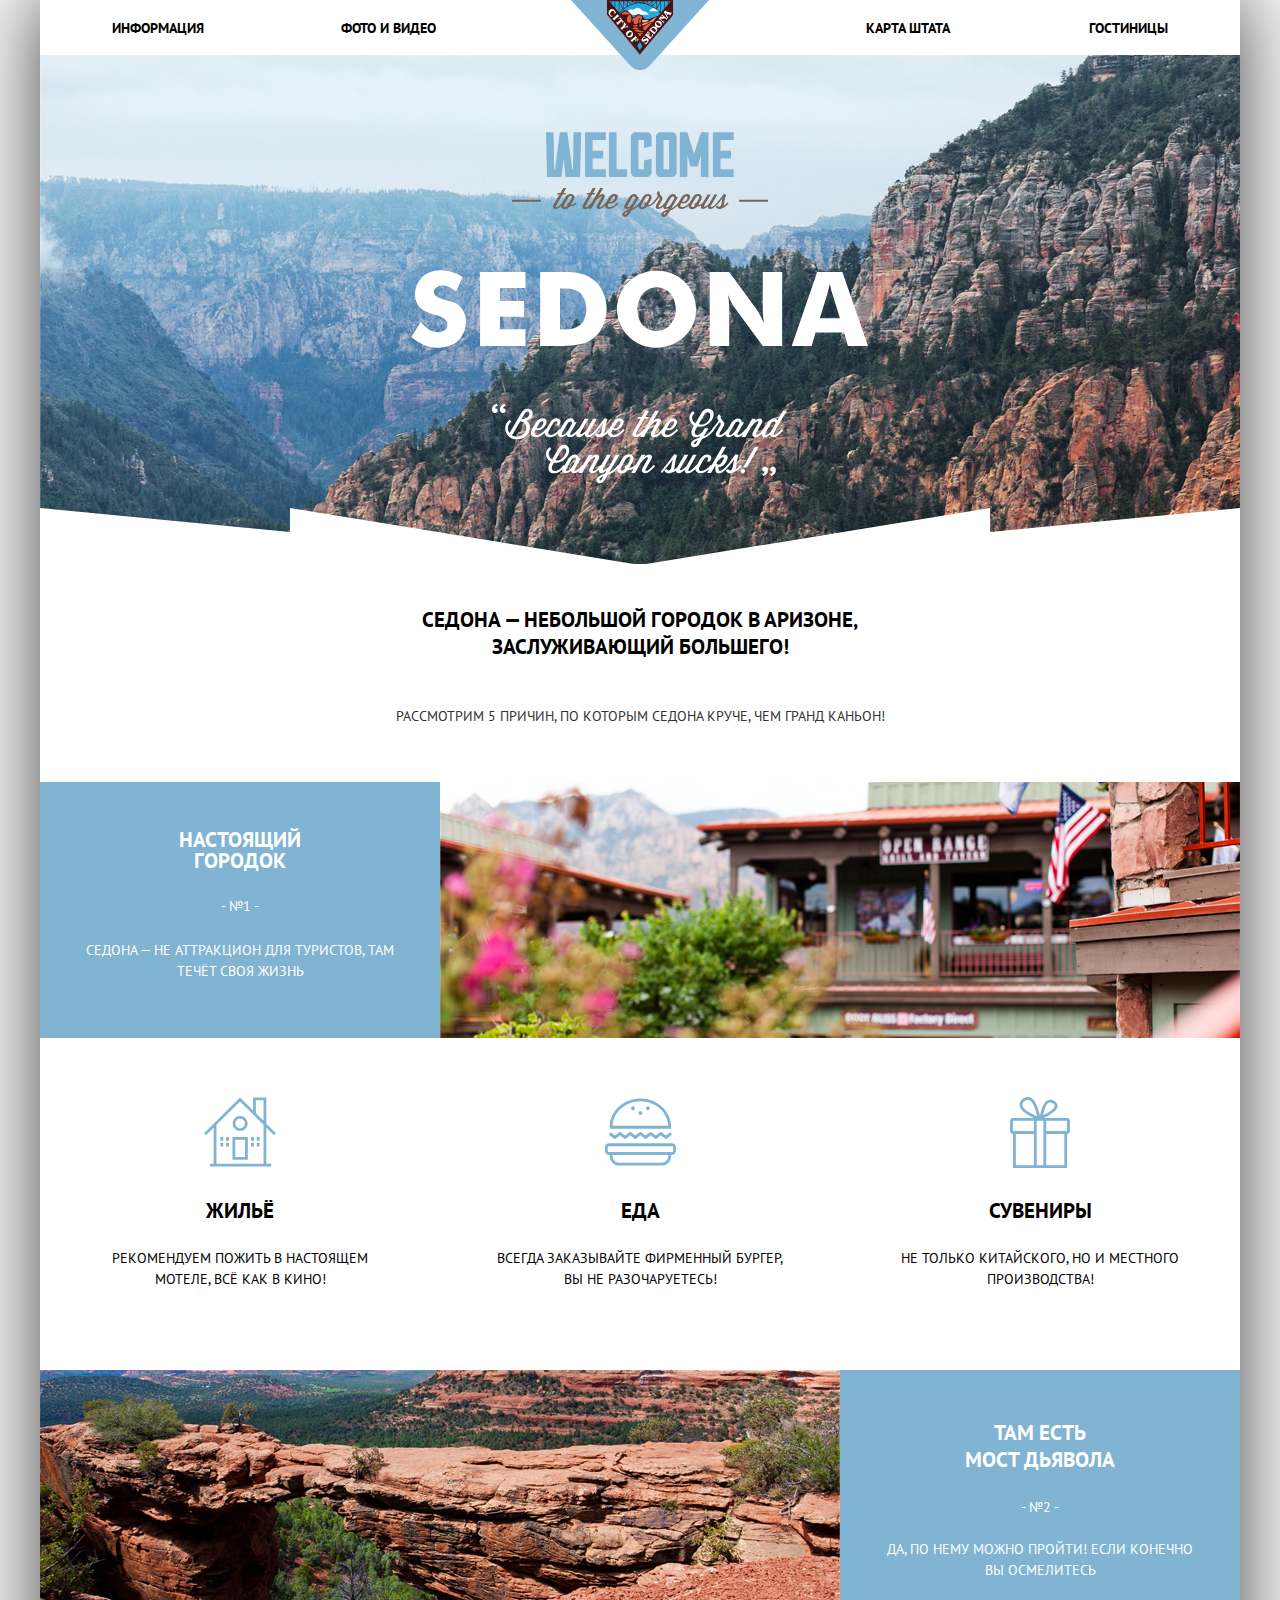
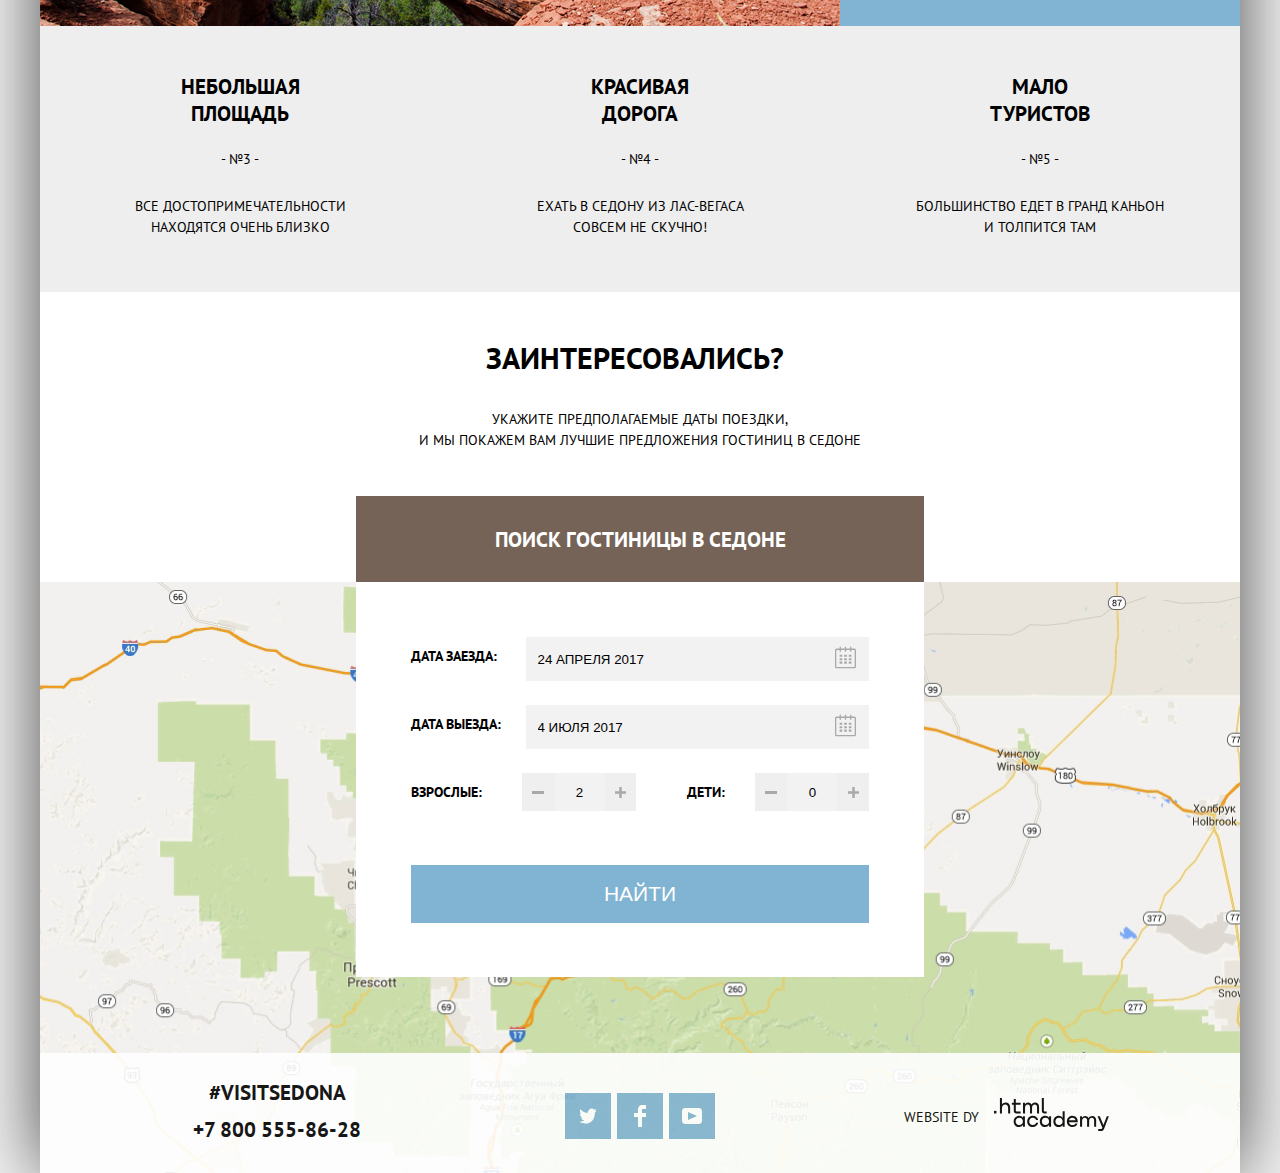
==== commit c8f09d27: "ghjdthrf 3" ====
--- a/index.html
+++ b/index.html
@@ -166,7 +166,7 @@
                     <div class="date__popup">
                       <div class="popup_label">
                         <span>Дата заезда:</span>
-                        <input class="popup_label--input-text" aria-label="Дата заезда" type="text" name="arrival" value="24 апреля 2017">
+                        <input class="popup_label--arrival popup_label--input-text" aria-label="Дата заезда" type="text" name="arrival" value="24 апреля 2017">
                         <button class="popup_label--input-calendar" aria-label="выбрать дату заезда" name="calendar"  type="button">
                           <span class="visually-hidden">calendar</span>
                           <svg width="21" height="23" viewBox="0 0 21 23" xmlns="http://www.w3.org/2000/svg">
@@ -247,8 +247,7 @@
       </section>
     </main>
 
-
-    <footer>
+    <footer class="footer">
       <div class="container-footer">
         <section class="section-footer-one">
           <h2 class="visually-hidden">.номер</h2>
@@ -280,6 +279,7 @@
                   </svg>
                 </a>
               </li>
+
             </ul>
           </nav>
         </section>
@@ -326,7 +326,6 @@
   </div>
   <script src="https://api-maps.yandex.ru/2.1/?lang=ru_RU"></script>
   <script src="js/map.min.js"></script>
-  <script src="js/sript.min.js"></script>
+  <script src="js/script.min.js"></script>
 </body>
-
 </html>
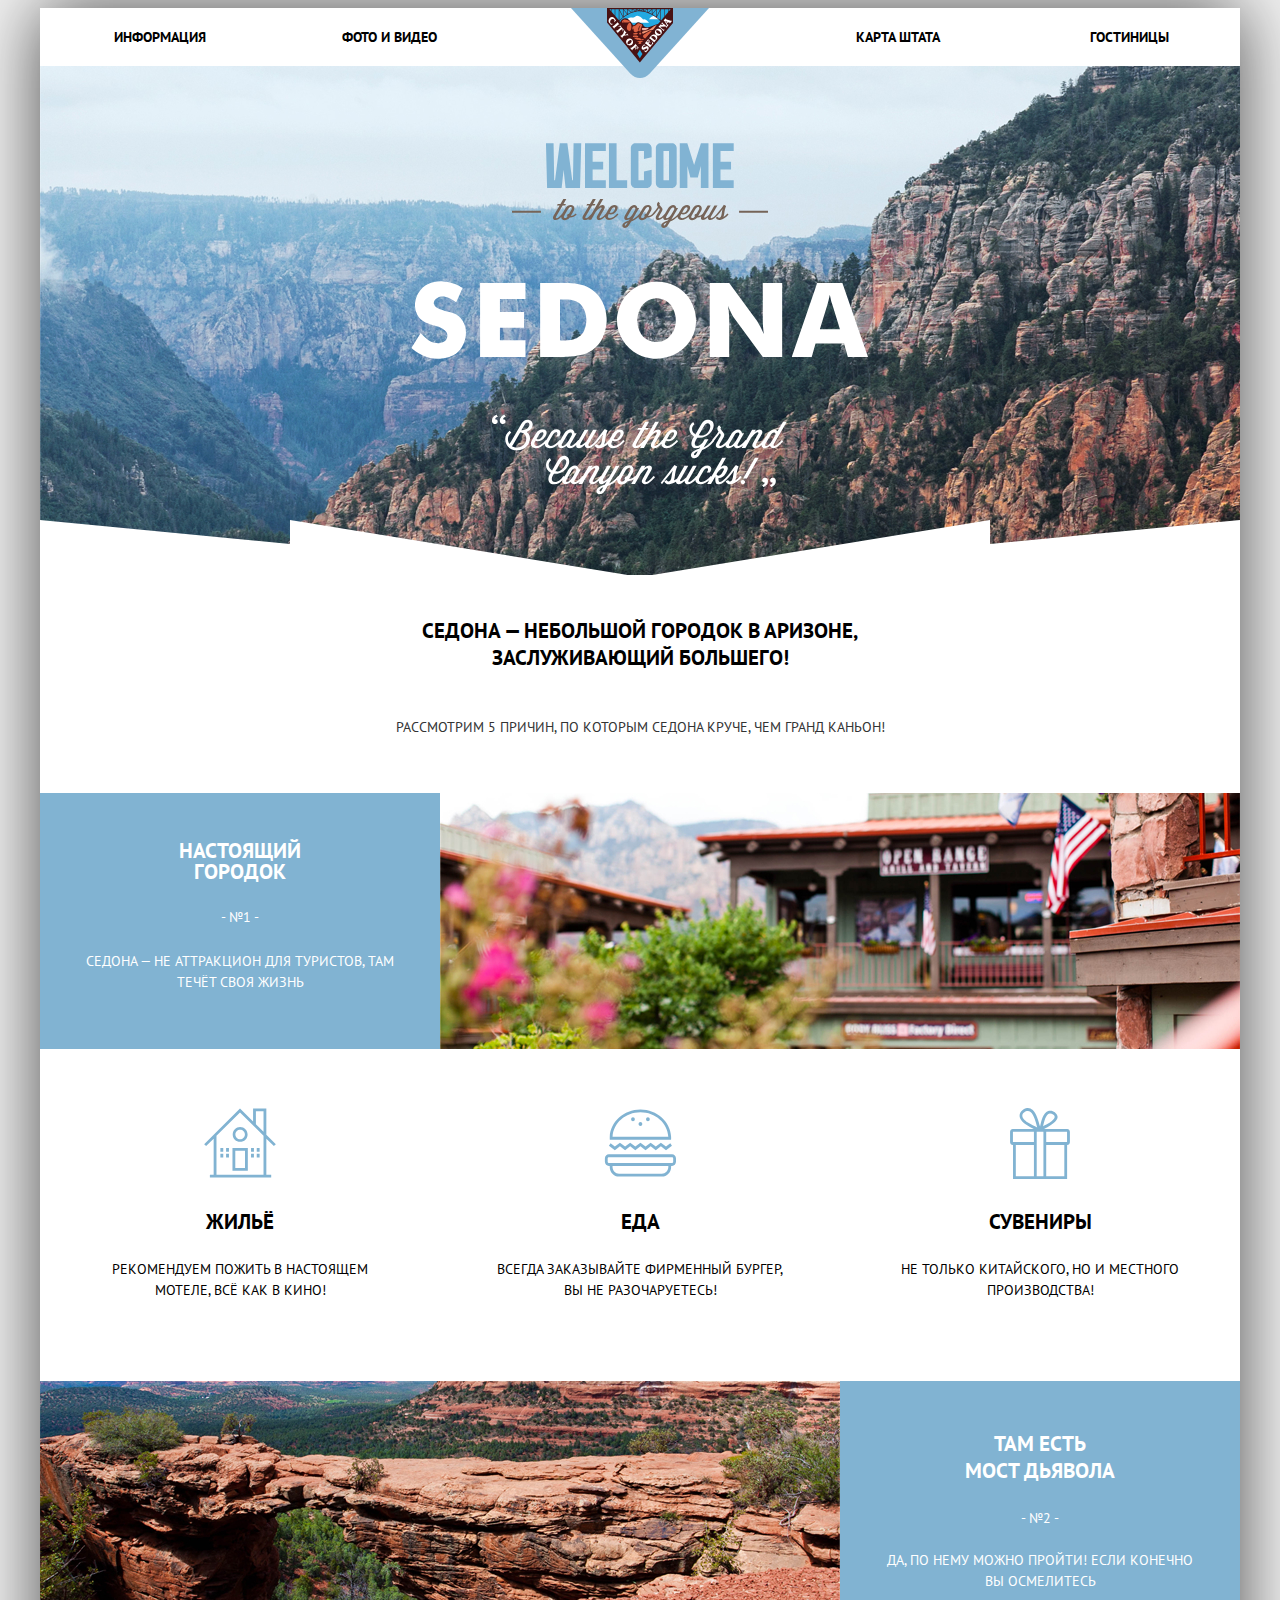
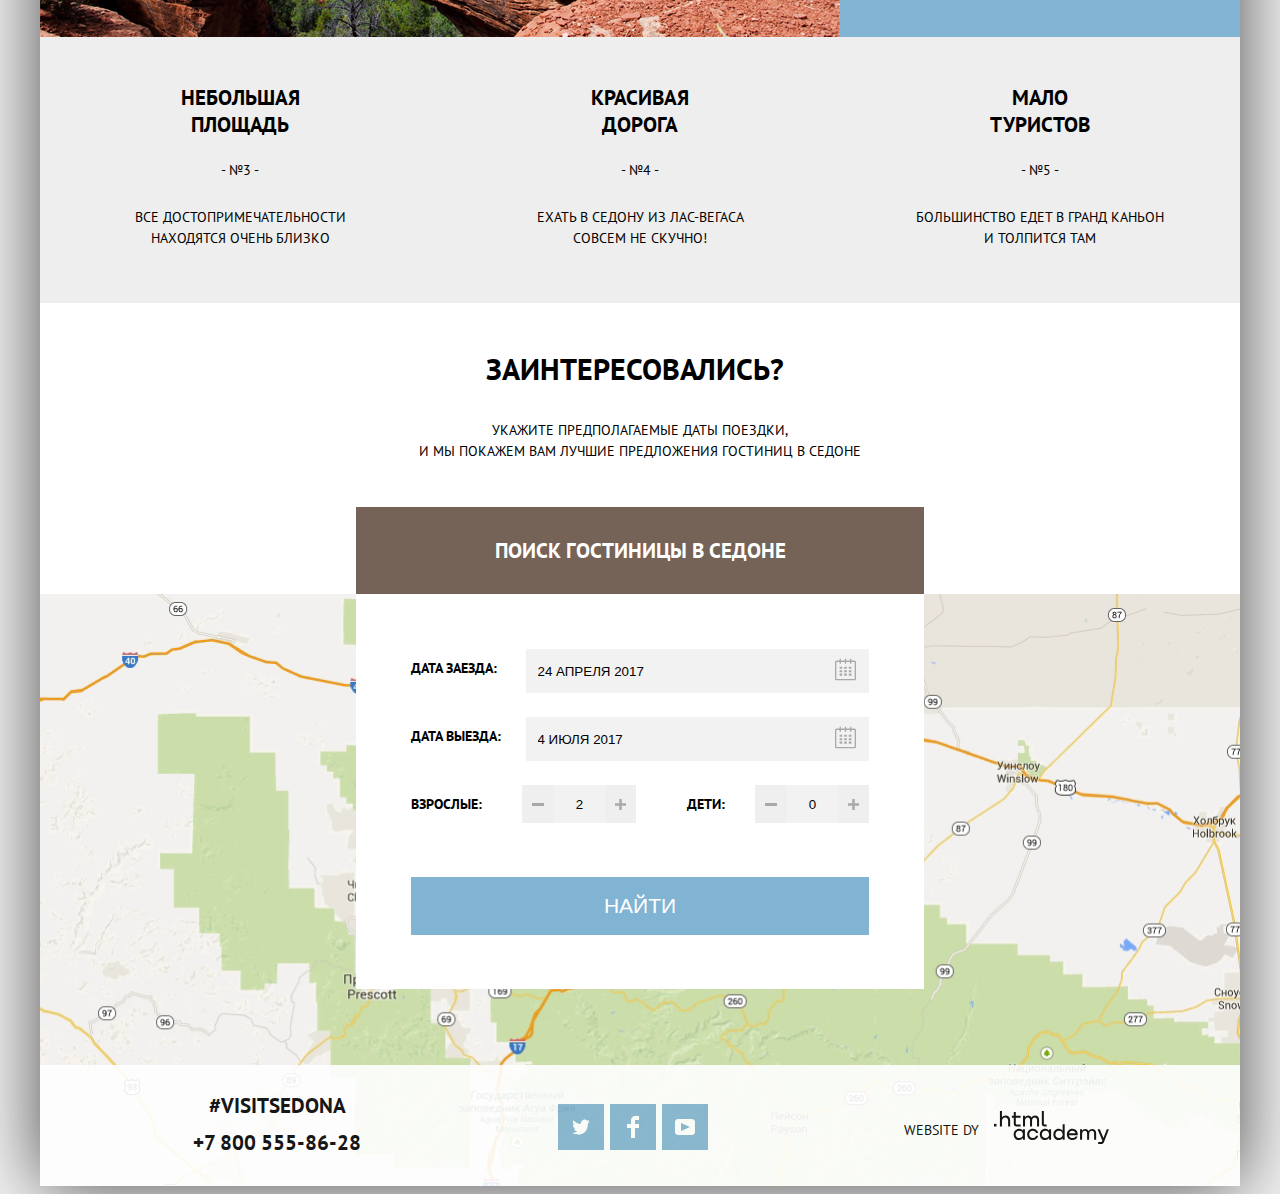
==== commit 9dbbb585: "aaaaa" ====
--- a/index.html
+++ b/index.html
@@ -5,7 +5,7 @@
   <meta charset="utf-8">
   <title>HTML Academy: Седона</title>
   <link rel="stylesheet" href="css/normalize.css">
-  <link rel="stylesheet" href="css/style.css">
+  <link rel="stylesheet" href="css/style.min.css">
   <link rel="icon" href="32.ico">
 </head>
 
--- a/css/style.min.css
+++ b/css/style.min.css
@@ -0,0 +1 @@
+:root{--basic-black:#000;--basic-white:#fff;--basic-Blue-gray-Crayola:#81B3D2;--basic-Flea-Reddish-brown:#766357}body{overflow-x:hidden;background:#F2F2F2}.popup__block-1-number-text::-webkit-outer-spin-button,.popup__block-1-number-text::-webkit-inner-spin-button{-webkit-appearance:none;margin:0}.input-prices::-webkit-outer-spin-button,.input-prices::-webkit-inner-spin-button{-webkit-appearance:none;margin:0}.input-prices[type=number]{-moz-appearance:textfield}.popup__block-1-number-text[type=number]{-moz-appearance:textfield}@font-face{font-family:"PTSans-Bold";src:url(../fonts/PTSans-Bold.woff2) format("woff2"),url(../fonts/PTSans-Bold.woff) format("woff");font-weight:700;font-style:normal}@font-face{font-family:"PTSans";src:url(../fonts/PTSans.woff2) format("woff2"),url(../fonts/PTSans.woff) format("woff");font-weight:400;font-style:normal}ul,ol{list-style:none}a{text-decoration:none}.wrapper{box-shadow:0 0 70px rgb(73,73,73);overflow:hidden;background:#fff;max-width:1200px;margin:0 auto;min-height:100vh;display:flex;flex-direction:column}.hidden{visibility:hidden}.modal-visibility{display:none}.visually-hidden{position:absolute;width:1px;height:1px;margin:-1px;border:0;padding:0;white-space:nowrap;clip-path:inset(100%);clip:rect(0 0 0 0);overflow:hidden}.header{position:relative;z-index:1111;background:var(--basic-white);font-family:'PTSans-Bold',Arial,sans-serif;font-size:14px;width:100%;color:#000}.header__logo-block{position:absolute;top:0;left:50%;transform:translatex(-50%)}.header__nav{display:flex;padding:10px 0}.header__nav-list{width:100%;margin:0;padding:0;display:flex;align-items:center;justify-content:flex-start;flex-wrap:wrap}.header__nav-item{flex-shrink:0;width:25%;text-align:center;text-transform:uppercase;padding:10px 0}.header__nav-item:nth-child(4n - 3){position:relative;left:-30px}.header__nav-item:nth-child(4n - 2){position:relative;left:-101px}.header__nav-item:nth-child(4n - 1){position:relative;right:-108px}.header__nav-item:nth-child(4n - 0){position:relative;right:-39px}.navivigation_list__item-link{margin-top:5px;color:var(--basic-black)}.navivigation_list__item-link:hover{color:var(--basic-Blue-gray-Crayola)}.navivigation_list__item-link:focus{color:var(--basic-black);opacity:.3}.active_header-link{color:#766357}.main__bg_section{position:relative;background:url(../img/background-photo.jpg) no-repeat;background-color:#D2A08A;height:509px;width:100%;background-position:center;background-size:cover}.main__bg_section-text{width:1208px;height:509px;position:relative}.main__bg_section-text img{position:absolute;top:45%;left:49%;transform:translate(-50%,-50%)}.triangles-block{position:absolute;bottom:55px}.triangles{background:url(../img/triangle-rod-picture.svg) no-repeat;background-position:center;background-size:cover;position:absolute;width:1200px;height:57px}.description{padding-top:42px}.description-title-block{display:flex;justify-content:center}.description-title{text-transform:uppercase;text-align:center;line-height:27px;font-family:'PTSans-Bold',Arial,sans-serif;font-size:21px;margin:0;padding:0 200px}.description-descr{font-family:'PTSans',Arial,sans-serif;font-size:14px;text-transform:uppercase;color:#333;text-align:center;margin:0 auto;max-width:700px;margin-top:47px;margin-bottom:57px}.descr-block{display:grid;grid-template-columns:repeat(3,1fr);grid-template-rows:256px;color:var(--basic-white)}.descr-block-one{padding:0 44px;text-align:center;line-height:21px;background:var(--basic-Blue-gray-Crayola)}.block-two{grid-column:2/4}.block-two img{width:100%;height:100%}.descr-block-title{text-transform:uppercase;padding:0 60px;margin-top:47px;margin-bottom:25px;font-family:'PTSans-Bold',Arial,sans-serif;font-weight:800;font-size:21px}.descr-block-one-two{padding:2px 40px;text-align:center;background:var(--basic-Blue-gray-Crayola)}.descr-block-number{margin-bottom:23px;font-family:'PTSans',Arial,sans-serif;font-size:14px}.descr-block-descr{line-height:21px;text-transform:uppercase;font-family:'PTSans',Arial,sans-serif;font-size:14px}.block-one-two{background:var(--basic-Blue-gray-Crayola);text-align:center}.block-2-two img{width:100%;height:100%}.enumer-section{padding-top:58px;padding-bottom:80px}.enumer-nav-list{padding:0;margin:0;display:grid;grid-template-columns:repeat(3,1fr);text-align:center;font-size:21px}.enumer-nav-list-items{padding:0;margin:0}.enumer-items-name{margin-left:0;margin-bottom:0;margin-right:0;margin-top:23px;text-transform:uppercase;font-family:'PTSans-Bold',Arial,sans-serif}.enumer-items-descr{text-transform:uppercase;padding:0 50px;margin-left:0;margin-bottom:0;margin-right:0;margin-top:24px;line-height:21px;font-family:'PTSans',Arial,sans-serif;font-size:14px}.description-img-block-two{display:grid;grid-template-columns:repeat(3,1fr);grid-template-rows:256px;color:#fff}.block-2-two{grid-column:1/3}.pros-nav-list{margin:0;padding:0;padding-top:26px;padding-bottom:40px;margin-left:0;text-align:center;display:grid;grid-template-columns:repeat(3,1fr);background:#EEE}.pros-nav-list-item-title{padding:0 130px;margin-bottom:23px;text-transform:uppercase;font-family:'PTSans-Bold',Arial,sans-serif;font-size:21px}.pros-nav-list-item-numders{font-family:'PTSans',Arial,sans-serif;font-size:14px;margin-bottom:28px}.pros-nav-list-item-desr{text-transform:uppercase;line-height:21px;padding:0 71px;font-family:'PTSans',Arial,sans-serif;font-size:14px}.map-section{position:relative;margin-bottom:-120px}.map-section-title{font-family:'PTSans-Bold',Arial,sans-serif;text-transform:uppercase;text-align:center;font-size:30px;line-height:24px;padding:0 300px;margin-top:54px;margin-bottom:4px;margin-left:-10px}.map-section-descr{text-transform:uppercase;padding:0 100px;font-family:'PTSans',Arial,sans-serif;text-align:center;font-size:14px;line-height:21px;color:#000;margin-top:39px;margin-bottom:45px}.map-section-btn{cursor:pointer;display:block;margin:0 auto;border:none;color:var(--basic-white);font-family:'PTSans-Bold',Arial,sans-serif;text-transform:uppercase;font-size:21px;background:var(--basic-Flea-Reddish-brown);padding:30px 124px;width:568px;min-height:86px}.map-section-btn:hover{background:#604E43}.map-section-btn:active{background:#503E33;color:#fff3}.popup{position:absolute;left:50%;transform:translateX(-50%);width:568px;height:395px;background:var(--basic-white);z-index:11;font-size:14px;font-family:'PTSans-Bold',Arial,sans-serif;animation:bounce 0.5s}.popup__body{padding:55px}.popup__bata{display:grid;grid-template-columns:repeat(4,1fr)}.date__popup{grid-column:1/5}.popup_label{text-transform:uppercase;margin-bottom:30px;position:relative;height:38px;display:grid;grid-template-columns:repeat(4,1fr)}.popup_label--input-calendar{fill:#A9A9A9;cursor:pointer;display:block;position:absolute;top:50%;right:19px;transform:translateY(-50%);background:none;outline:none;border:none;width:21px;height:23px}.popup_label--input-calendar:hover{fill:var(--basic-black)}.popup_label--input-calendar:active{fill:#81B3D2}.popup_label span{display:flex;align-items:center}.popup_label .popup_label--input-text{grid-column:2/5}.popup_label--input-text{cursor:pointer;border:2px solid #F2F2F2;text-transform:uppercase;outline:none;background:#F2F2F2;padding-left:10px;height:100%}.popup_label--input-text:hover{background:#EBEBEB}.popup_label--input-text:focus{background:transparent;border:2px solid #E5E5E5}.popup__btn{border:0;padding:14px}.adults__popup{display:flex;justify-content:space-between}.popup__block-one{display:flex;height:38px}.popup__block-2{height:38px}.popup__block-one-number{display:flex;width:114px}.flex-block-number{display:inline-flex;justify-content:space-between}.block-one-number-one{margin-left:40px}.block-one-number-two{display:flex;width:114px;height:38px;margin-left:30px}.popup__block-one-number__pluse{fill:#A9A9A9}.popup__block-one-number__munus{fill:#A9A9A9}.popup__block-one-number__pluse:hover{fill:#000}.popup__block-one-number__munus:hover{fill:#000}.popup__block-one-number__pluse:active{fill:var(--basic-Blue-gray-Crayola)}.popup__block-one-number__munus:active{fill:var(--basic-Blue-gray-Crayola)}.popup__block-one--text{text-transform:uppercase;display:flex;align-items:center}.popup__block-1-number-text{cursor:default;border:0;background:#F2F2F2;outline:none;text-align:center;width:100%}.btn-nuber{position:relative;cursor:pointer;border:0;padding:10px}.btn-nuber svg{display:flex;justify-content:center;align-items:center}.popup__btn-search{text-transform:uppercase;margin-top:54px;font-size:21px;cursor:pointer;color:var(--basic-white);background:var(--basic-Blue-gray-Crayola);border:0;width:100%;height:58px}.popup__btn-search:hover{background:#669EC0}.popup__btn-search:active{background:#5496BD;color:#ffffff4d}.map{width:100%;position:relative}.img-map{position:absolute;top:0;left:0}.map-block{width:100%;height:591px}.footer{position:relative;margin-top:auto;z-index:10;background-color:var(--basic-white);opacity:.9;min-height:120px}.container-footer{width:930px;min-height:120px;margin:0 auto;align-items:center;justify-content:space-between;display:flex}.section-footer-one{margin-left:18px;margin-top:-4px}.section-footer-one-text{margin:0;padding:0;margin-bottom:10px;text-align:center;color:#000;font-size:21px;text-transform:uppercase;font-family:'PTSans-Bold',Arial,sans-serif}.icon-footer-section{padding-top:36px;padding-bottom:30px;max-width:209px;margin-top:3px}.footer-nav-list-icon{margin:0;padding:0;display:flex;flex-wrap:wrap}.footer-nav-list-icon-item{margin-right:6px;margin-bottom:6px}.footer-nav-list-icon-item:last-child{margin-right:0}.footer-nav-list-icon-item{position:relative;display:inline-block;vertical-align:auto;width:46px;height:46px;background:var(--basic-Blue-gray-Crayola)}.footer-nav-list-icon-item:hover{background:#669EC0}.footer-nav-list-icon-item-link{position:relative;display:inline-block;vertical-align:auto;width:46px;height:46px;background:var(--basic-Blue-gray-Crayola)}.footer-nav-list-icon-item-link svg{fill:var(--basic-white);position:absolute;top:50%;left:50%;transform:translate(-50%,-50%)}.footer-nav-list-icon-item-link:active{background:#5496BD;fill:#fff3}.footeer .container-footer .section-footer-one{margin-top:-10px}.footeer .container-footer .icon-footer-section{margin-top:0}.footeer .container-footer .website{margin-top:0}.website{margin-top:8px;margin-right:-4px;display:flex}.website-text{margin:0;padding:0;margin-top:10px;text-transform:uppercase;font-family:'PTSans',Arial,sans-serif;font-size:14px;margin-right:15px}.website a{fill:var(--basic-black)}.website a:hover{fill:var(--basic-Blue-gray-Crayola)}.website a:active{fill:var(--basic-black);opacity:.3}.filtr{background:url(../img/background.png);width:100%;height:217px}.form-section-filters{display:block;margin:0}.form-filters-wrapper{padding-right:72px;display:flex;background:url(../img/background.png) no-repeat center;background-color:#D2A08A;width:1200px;min-height:218px;color:var(--basic-white);box-sizing:border-box}.fieldset-filters{border:0}.fieldset-filters:last-child{padding:0;margin:0}.Infrastructure{margin-top:14px}.prices{display:flex;width:313px;height:30px;text-transform:uppercase;align-items:center;border:2px solid var(--basic-white);border-radius:2px;margin-top:15px}.price-amount{cursor:pointer;width:50%}.vertecal-line{display:block;width:2px;height:22px;background:#fff}.min-price{display:inline-block;vertical-align:auto;font-family:'PTSans',Arial,sans-serif;font-size:14px;width:100%;height:100%;text-align:center;color:var(--basic-white)}.max-price{display:inline-block;vertical-align:auto;font-family:'PTSans',Arial,sans-serif;font-weight:400;font-size:14px;width:100%;height:100%;text-align:center;color:var(--basic-white)}.min-price input,.max-price input{cursor:text;outline:none;font-size:14px;width:40px;height:12px;line-height:14px;margin:0;border:none;color:var(--basic-white);background:transparent}.wrapper-renge{position:relative;margin-top:11px;margin-bottom:24px}.conteiner-range{position:relative;cursor:pointer;width:100%;height:20px}.slider-tarck{width:100%;height:2px;background:#ABABAB;position:absolute;margin:auto;top:0;bottom:0;border-radius:5px}.bar{width:80%;height:100%;background:#fff}.range{position:absolute;width:5px;height:5px;background:#ABABAB;border:9px solid #fff;border-radius:50%;top:-2px;box-shadow:0 3px #ABABAB;transition:transform .4s}.range:hover{transition:transform .4s;transform:scale(1.2)}.range1{position:absolute;left:-3px}.range2{position:absolute;left:80%}.section-checkboxes{min-width:255px;margin-top:27px;display:flex}.section-checkboxes:first-child{margin-left:73px}.section-checkboxes:last-child{margin-left:auto}legend{font-size:16px;text-transform:uppercase;font-family:'PTSans-Bold',Arial,sans-serif}.filters-list{margin:0}.filters-item label{position:relative;cursor:pointer;user-select:none;display:block;font-size:14px;line-height:21px;font-family:'PTSans',Arial,sans-serif;text-transform:uppercase}.filters-item{margin-bottom:25px}.filter-input-checkbox:focus+label::before{box-shadow:0 0 2px 2px #000}.checkbox-content{padding:5px 0}.checkbox{display:flex;padding-left:20px;padding:12px 0}.label-text{height:23px;display:flex;align-items:center}.span-text{position:relative;display:block;cursor:pointer;user-select:none;font-size:14px;line-height:21px;font-family:'PTSans',Arial,sans-serif;text-transform:uppercase;margin-left:13px}.sheckbox-castum{display:inline-block;vertical-align:auto;width:23px;height:23px;border:2px solid var(--basic-white);border-radius:4px;position:relative}.sheckbox-castum::before{cursor:pointer;content:"";position:absolute;top:50%;left:50%;transform:translate(-50%,-50%);display:block;background:url(../img/icon/checkbox.svg);width:24px;height:18px;opacity:0;transition:opacity .6s ease-in-out}.checkbox input:checked+.sheckbox-castum::before{opacity:1}.checkbox input:focus+.sheckbox-castum{box-shadow:0 0 2px 2px #51a7e8}.checkbox input:disabled+.sheckbox-castum{border:2px solid #6A6A6A}.checkbox input:disabled:checked+.sheckbox-castum::before{opacity:1;background:url(../img/icon/checkbox-dis.svg);width:24px;height:18px}.button-show{width:100%;margin-left:84px}.show-button{cursor:pointer;color:var(--basic-white);font-size:14px;text-transform:uppercase;font-family:'PTSans',Arial,sans-serif;font-weight:400;width:137px;height:36px;border:2px solid var(--basic-white);background:transparent}.show-button:hover{color:var(--basic-black);background:var(--basic-white)}.result{border-bottom:1px solid #E5E5E5}.result-conent{display:flex;justify-content:space-between;align-items:center;height:87px}.result-title{text-transform:uppercase;font-size:21px;font-family:'PTSans',Arial,sans-serif;margin:0;margin-top:-4px;margin-right:46px}.answers-information-title a{color:var(--basic-black)}.answers-information-title a:focus{color:var(--basic-black);opacity:.3}.answers-information:hover .answers-information-title a{color:var(--basic-Blue-gray-Crayola)}.result-descr{display:flex;align-items:center;text-transform:uppercase;font-size:12px;font-family:'PTSans',Arial,sans-serif;padding:0;margin:0;margin-right:40px;margin-top:-7px}.test-result-btn-text{font-size:12px;font-family:'PTSans',Arial,sans-serif}.btn-text{display:flex;margin-right:32px;font-family:'PTSans',Arial,sans-serif}.btn-reset-result:hover,.btn-reset-result-text:hover{fill:var(--basic-black);color:var(--basic-Blue-gray-Crayola)}.btn-reset-result:focus,.btn-reset-result-text:focus span{fill:var(--basic-Blue-gray-Crayola);color:var(--basic-black);border-bottom:none}.btn-reset-active span{color:var(--basic-Blue-gray-Crayola);border-bottom:none}.test-result-btn-text{display:flex;text-transform:uppercase;align-items:center;margin:0;margin-top:-4px;margin-right:34px}.test-result-btn-text .test-result-btn-text-link-link{color:rgba(0,0,0,.30);border-bottom:1px dotted var(--basic-Blue-gray-Crayola)}.test-result-btn-text-link-link-active{color:var(--basic-Blue-gray-Crayola);border:0}.test-result-btn-text-link-link:hover{color:var(--basic-Blue-gray-Crayola)}.test-result-btn-text-link-link:focus{color:#000}.result-switch--btn{margin:0;margin-left:9px;fill:#cacaca;cursor:pointer;border:0;background:transparent}.result-switch--btn:hover{fill:var(--basic-black)}.result-switch--btn:focus{fill:var(--basic-Blue-gray-Crayola)}.result-switch--btn-active{fill:var(--basic-Blue-gray-Crayola)}.AnnUsdug-navs-list{padding:0;margin:0}.AnnUsdug-navs-list-item{min-height:80px;border-bottom:1px solid #E5E5E5}.AnnUsdug-conteiner{display:flex;align-items:center;padding:28px 0;justify-content:space-between;width:1055px;margin:0 auto;min-height:80px}.AnnUsdug-block-one{display:flex}.AnnUsdug-img-conent{margin-right:30px}.AnnUsdug-info-title{text-transform:uppercase;font-family:'PTSans-Bold',Arial,sans-serif;font-size:21px;margin-bottom:0;margin-left:0;margin-right:0;margin-top:-5px}.AnnUsdug-info-title-link{text-transform:uppercase;color:#000}.AnnUsdug-info:hover .AnnUsdug-info-title .AnnUsdug-info-title-link{color:var(--basic-Blue-gray-Crayola)}.AnnUsdug-info:active .AnnUsdug-info-title .AnnUsdug-info-title-link{color:rgba(0,0,0,.30)}.AnnUsdug-price{display:flex;font-family:'PTSans',Arial,sans-serif;font-size:14px;margin-bottom:22px}.AnnUsdug-price p{margin:0;margin-top:10px;width:117px}.AnnUsdug-info-type{text-transform:uppercase;margin-right:30px}.AnnUsdug-info-prise{font-family:'PTSans',Arial,sans-serif;text-transform:uppercase}.AnnUsdug-info-link{text-transform:uppercase;padding:4px 17px;background:var(--basic-Blue-gray-Crayola)}.AnnUsdug-info-link:hover{background:#669EC0}.AnnUsdug-info-link:active{background:#5496BD;color:rgba(255,255,255,.30)}.AnnUsdug-info-block{color:var(--basic-white);font-size:14px;font-family:'PTSans-bold',Arial,sans-serif;text-transform:uppercase;padding:4px 17px;background:#766357;border:0}.AnnUsdug-info-block:hover{background:#604E43}.AnnUsdug-info-block:active{background:#503E33;color:rgba(255,255,255,.30)}.container-result{width:1055px;margin:0 auto}.btn-link{margin-right:2px;cursor:pointer;font-size:14px;font-family:'PTSans-Bold',Arial,sans-serif;color:var(--basic-white)}.AnnUsdug-block-two{display:flex;height:90px;flex-direction:column;justify-content:space-between}.star-block{display:flex;justify-content:flex-end}.reiting{font-family:'PTSans',Arial,sans-serif;font-size:14px;line-height:21px;text-transform:uppercase;color:#666;padding:3px 12px;background:#F2F2F2;margin:0}.star-reiting{margin-top:-3px;margin-right:0;margin-bottom:0;margin-left:4px}.popupError{animation-name:shake;animation-duration:0.5s}@keyframes shake{0%,100%{transform:translateX(0) translateX(-50%)}10%,30%,50%,70%,90%{transform:translateX(-10px) translateX(-50%)}20%,40%,60%,80%{transform:translateX(10px) translateX(-50%)}}@keyframes bounce{0%{transform:translateY(-2000px) translateX(-50%)}70%{transform:translateY(100px) translateX(-50%)}90%{transform:translateY(-10px) translateX(-50%)}100%{transform:translateY(0) translateX(-50%)}}
